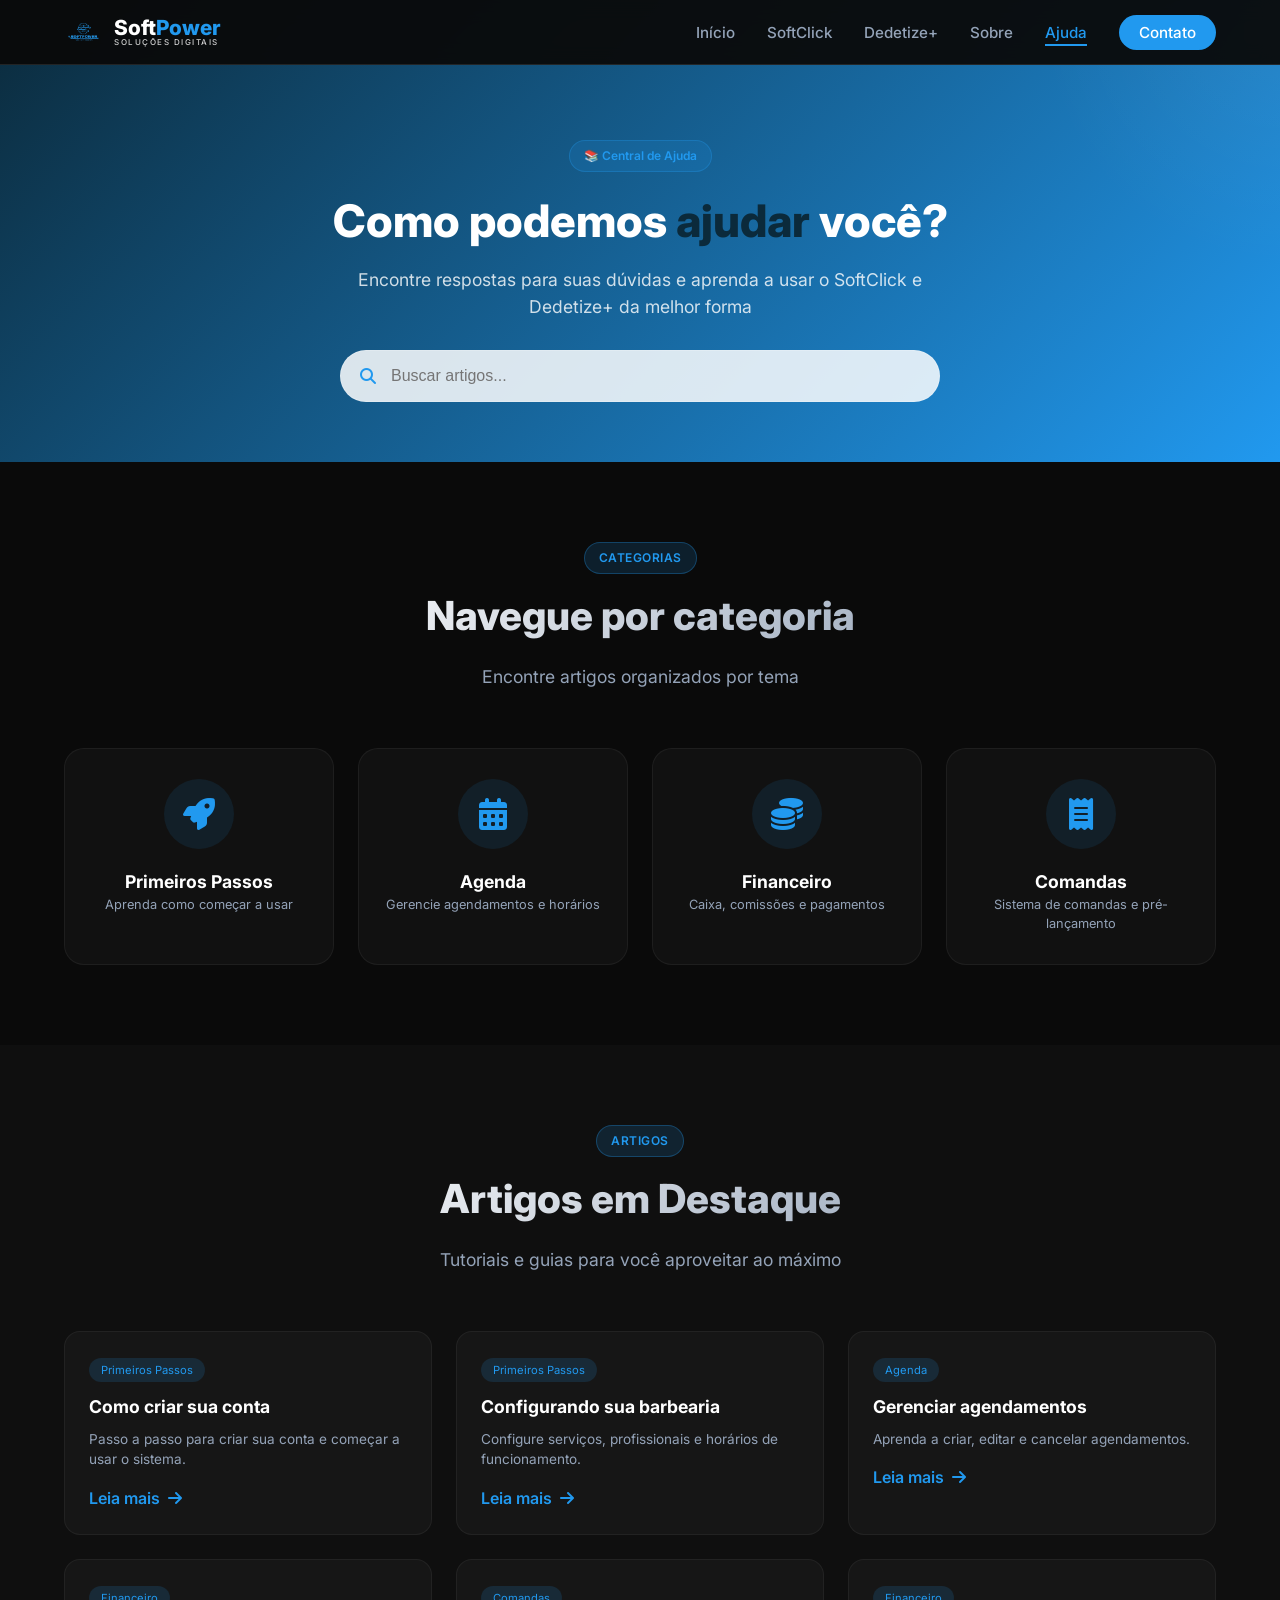
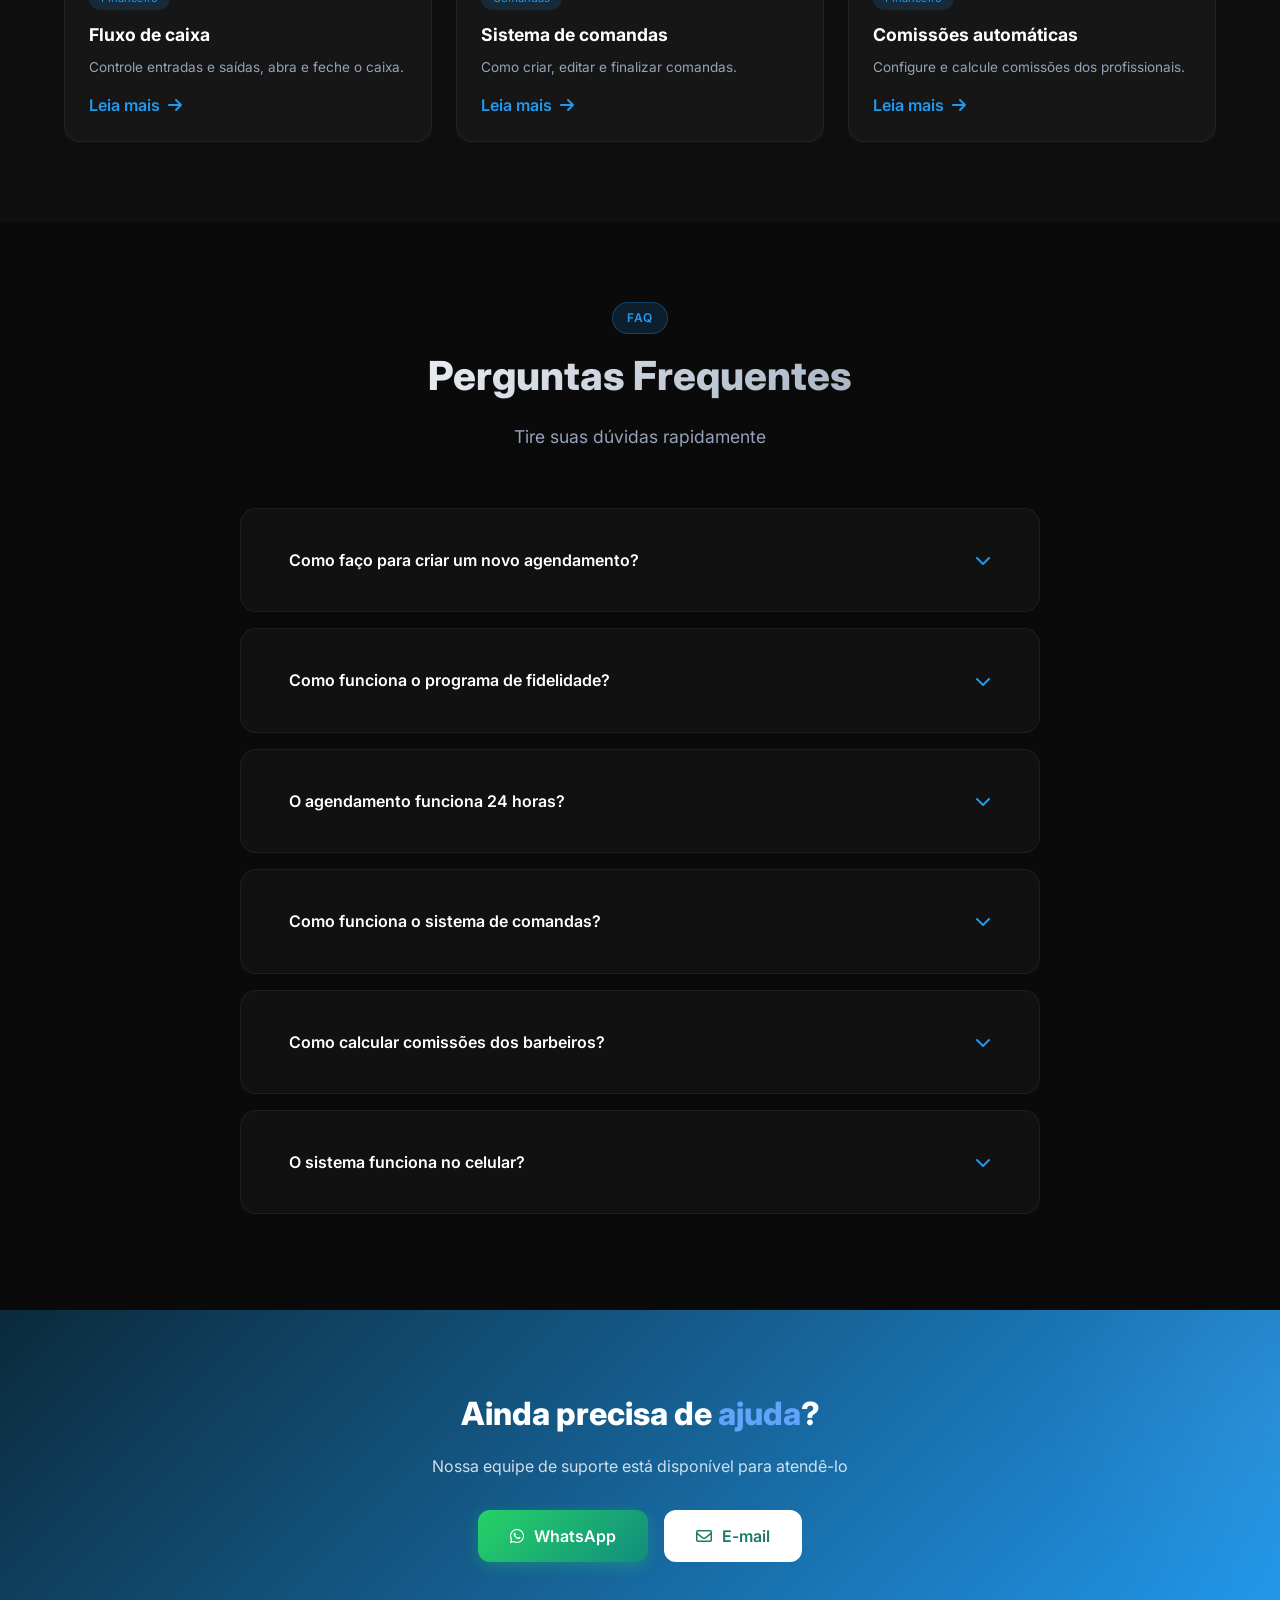
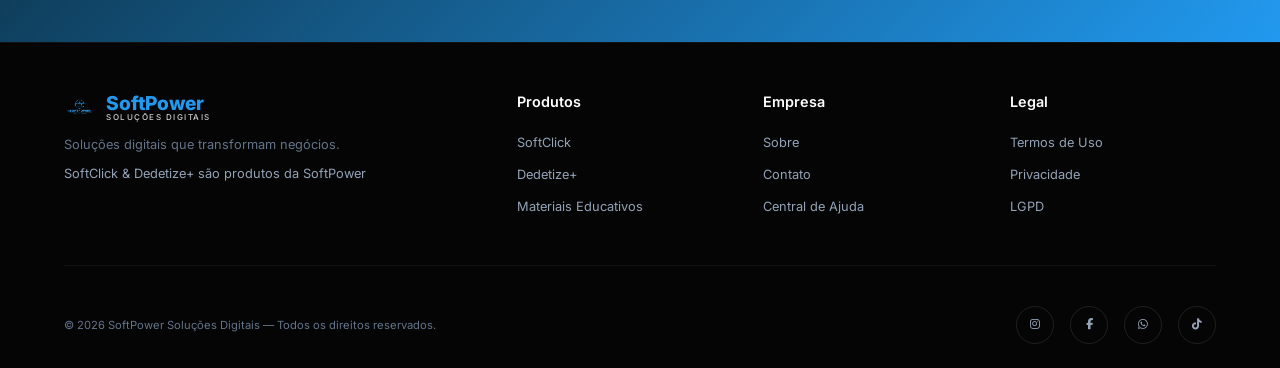
==== ajuda.html @ 93f348ee "Criação de repositório" ====
<!DOCTYPE html>
<html lang="pt-BR">

<head>
    <meta charset="UTF-8">
    <meta name="viewport" content="width=device-width, initial-scale=1.0, user-scalable=yes">
    <meta name="description"
        content="Central de Ajuda SoftPower - Tire suas dúvidas sobre o SoftClick e Dedetize+. Tutoriais, FAQs e suporte.">
    <meta name="keywords" content="ajuda, suporte, tutoriais, faq, softclick, dedetize, barbearia, sistema, pragas">
    <meta name="author" content="SoftPower Soluções Digitais">
    <title>Central de Ajuda | SoftPower</title>

    <link href="https://fonts.googleapis.com/css2?family=Inter:wght@300;400;500;600;700;800;900&display=swap"
        rel="stylesheet">
    <link rel="stylesheet" href="https://cdnjs.cloudflare.com/ajax/libs/font-awesome/6.5.0/css/all.min.css">
    <link rel="stylesheet" href="style.css">
    <link rel="icon" type="image/png" href="asstes/LOGO-SOFT.png">
</head>

<body>

  <!-- ===== HEADER ===== -->
<header class="header" id="header">
    <div class="container">
        <a href="index.html" class="logo">
            <span class="logo-icon">
                <img src="asstes/LOGO-SOFT.png" alt="SoftPower Logo" />
            </span>
            <div class="logo-text-group">
                <span class="logo-name">Soft<span>Power</span></span>
                <span class="logo-subtitle">Soluções Digitais</span>
            </div>
        </a>

        <ul class="nav-links" id="navLinks">
            <li><a href="index.html">Início</a></li>
            <li><a href="softclick.html">SoftClick</a></li>
            <li><a href="dedetize.html">Dedetize+</a></li>
            <li><a href="sobre.html">Sobre</a></li>
            <li><a href="ajuda.html" class="active">Ajuda</a></li>
            <li><a href="contato.html" class="nav-cta" style="background: #2199EF;">Contato</a></li>
        </ul>

        <button class="mobile-toggle" id="mobileToggle" aria-label="Menu">
            <span></span><span></span><span></span>
        </button>
    </div>
</header>

    <!-- ===== HEADER DA AJUDA ===== -->
    <section class="page-hero" style="padding-top: 140px; background: linear-gradient(135deg, #0b2a3b 0%, #2199EF 100%);">
        <div class="container">
            <span class="badge-produto-hero softclick" style="display:inline-block; margin-bottom:16px;">📚 Central de Ajuda</span>
            <h1>Como podemos <span style="color:#0b2a3b;">ajudar</span> você?</h1>
            <p>Encontre respostas para suas dúvidas e aprenda a usar o SoftClick e Dedetize+ da melhor forma</p>
            <div class="search-box" style="max-width:600px; margin:30px auto 0; position:relative;">
                <i class="fa-solid fa-search" style="position:absolute; left:20px; top:50%; transform:translateY(-50%); color: #2199EF;"></i>
                <input type="text" id="searchInput" placeholder="Buscar artigos..."
                    style="width:100%; padding:16px 20px 16px 50px; background:rgba(255, 255, 255, 0.842); border:1px solid rgba(255,255,255,0.2); border-radius:50px; font-size:1rem; color:#2199EF; outline:none; transition:all 0.3s ease;">
            </div>
        </div>
    </section>

    <!-- ===== CATEGORIAS ===== -->
    <section class="section">
        <div class="container">
            <div class="section-header fade-up">
                <span class="label index">Categorias</span>
                <h2>Navegue por <span>categoria</span></h2>
                <p>Encontre artigos organizados por tema</p>
            </div>

            <div class="categorias-grid" style="display:grid; grid-template-columns:repeat(4,1fr); gap:24px; margin-top:20px;">
                <div class="categoria-card" data-category="primeiros-passos"
                    style="background:rgba(255,255,255,0.03); border:1px solid rgba(255,255,255,0.05); border-radius:20px; padding:30px 20px; text-align:center; cursor:pointer; transition:all 0.3s ease;">
                    <div class="categoria-icon" style="width:70px; height:70px; background:rgba(33,153,239,0.1); border-radius:50%; display:flex; align-items:center; justify-content:center; margin:0 auto 20px; font-size:2rem; color:#2199EF;">
                        <i class="fa-solid fa-rocket"></i>
                    </div>
                    <h3 style="font-size:1.1rem; font-weight:700; color:var(--white);">Primeiros Passos</h3>
                    <p style="font-size:0.8rem; color:#94a3b8;">Aprenda como começar a usar</p>
                </div>

                <div class="categoria-card" data-category="agenda"
                    style="background:rgba(255,255,255,0.03); border:1px solid rgba(255,255,255,0.05); border-radius:20px; padding:30px 20px; text-align:center; cursor:pointer; transition:all 0.3s ease;">
                    <div class="categoria-icon" style="width:70px; height:70px; background:rgba(33,153,239,0.1); border-radius:50%; display:flex; align-items:center; justify-content:center; margin:0 auto 20px; font-size:2rem; color:#2199EF;">
                        <i class="fa-solid fa-calendar-days"></i>
                    </div>
                    <h3 style="font-size:1.1rem; font-weight:700; color:var(--white);">Agenda</h3>
                    <p style="font-size:0.8rem; color:#94a3b8;">Gerencie agendamentos e horários</p>
                </div>

                <div class="categoria-card" data-category="financeiro"
                    style="background:rgba(255,255,255,0.03); border:1px solid rgba(255,255,255,0.05); border-radius:20px; padding:30px 20px; text-align:center; cursor:pointer; transition:all 0.3s ease;">
                    <div class="categoria-icon" style="width:70px; height:70px; background:rgba(33,153,239,0.1); border-radius:50%; display:flex; align-items:center; justify-content:center; margin:0 auto 20px; font-size:2rem; color:#2199EF;">
                        <i class="fa-solid fa-coins"></i>
                    </div>
                    <h3 style="font-size:1.1rem; font-weight:700; color:var(--white);">Financeiro</h3>
                    <p style="font-size:0.8rem; color:#94a3b8;">Caixa, comissões e pagamentos</p>
                </div>

                <div class="categoria-card" data-category="comandas"
                    style="background:rgba(255,255,255,0.03); border:1px solid rgba(255,255,255,0.05); border-radius:20px; padding:30px 20px; text-align:center; cursor:pointer; transition:all 0.3s ease;">
                    <div class="categoria-icon" style="width:70px; height:70px; background:rgba(33,153,239,0.1); border-radius:50%; display:flex; align-items:center; justify-content:center; margin:0 auto 20px; font-size:2rem; color:#2199EF;">
                        <i class="fa-solid fa-receipt"></i>
                    </div>
                    <h3 style="font-size:1.1rem; font-weight:700; color:var(--white);">Comandas</h3>
                    <p style="font-size:0.8rem; color:#94a3b8;">Sistema de comandas e pré-lançamento</p>
                </div>
            </div>
        </div>
    </section>

    <!-- ===== ARTIGOS EM DESTAQUE ===== -->
    <section class="section section-alt">
        <div class="container">
            <div class="section-header fade-up">
                <span class="label index">Artigos</span>
                <h2>Artigos em <span>Destaque</span></h2>
                <p>Tutoriais e guias para você aproveitar ao máximo</p>
            </div>

            <div class="artigos-grid" id="artigosGrid" style="display:grid; grid-template-columns:repeat(3,1fr); gap:24px; margin-top:20px;">
                <div class="artigo-card" data-category="primeiros-passos"
                    style="background:rgba(255,255,255,0.03); border:1px solid rgba(255,255,255,0.05); border-radius:16px; padding:24px; transition:all 0.3s ease;">
                    <span class="artigo-categoria" style="display:inline-block; padding:4px 12px; background:rgba(33,153,239,0.15); border-radius:20px; font-size:0.7rem; color:#2199EF; margin-bottom:12px;">Primeiros Passos</span>
                    <h3 style="font-size:1.1rem; font-weight:700; color:var(--white); margin-bottom:8px;">Como criar sua conta</h3>
                    <p style="font-size:0.85rem; color:#94a3b8; margin-bottom:16px;">Passo a passo para criar sua conta e começar a usar o sistema.</p>
                    <a href="#" class="btn-leia" data-artigo="como-criar-conta" style="color:#2199EF; text-decoration:none; font-weight:600; display:inline-flex; align-items:center; gap:8px; transition:gap 0.3s ease;">Leia mais <i class="fa-solid fa-arrow-right"></i></a>
                </div>

                <div class="artigo-card" data-category="primeiros-passos"
                    style="background:rgba(255,255,255,0.03); border:1px solid rgba(255,255,255,0.05); border-radius:16px; padding:24px; transition:all 0.3s ease;">
                    <span class="artigo-categoria" style="display:inline-block; padding:4px 12px; background:rgba(33,153,239,0.15); border-radius:20px; font-size:0.7rem; color:#2199EF; margin-bottom:12px;">Primeiros Passos</span>
                    <h3 style="font-size:1.1rem; font-weight:700; color:var(--white); margin-bottom:8px;">Configurando sua barbearia</h3>
                    <p style="font-size:0.85rem; color:#94a3b8; margin-bottom:16px;">Configure serviços, profissionais e horários de funcionamento.</p>
                    <a href="#" class="btn-leia" data-artigo="configurar-barbearia" style="color:#2199EF; text-decoration:none; font-weight:600; display:inline-flex; align-items:center; gap:8px; transition:gap 0.3s ease;">Leia mais <i class="fa-solid fa-arrow-right"></i></a>
                </div>

                <div class="artigo-card" data-category="agenda"
                    style="background:rgba(255,255,255,0.03); border:1px solid rgba(255,255,255,0.05); border-radius:16px; padding:24px; transition:all 0.3s ease;">
                    <span class="artigo-categoria" style="display:inline-block; padding:4px 12px; background:rgba(33,153,239,0.15); border-radius:20px; font-size:0.7rem; color:#2199EF; margin-bottom:12px;">Agenda</span>
                    <h3 style="font-size:1.1rem; font-weight:700; color:var(--white); margin-bottom:8px;">Gerenciar agendamentos</h3>
                    <p style="font-size:0.85rem; color:#94a3b8; margin-bottom:16px;">Aprenda a criar, editar e cancelar agendamentos.</p>
                    <a href="#" class="btn-leia" data-artigo="gerenciar-agendamentos" style="color:#2199EF; text-decoration:none; font-weight:600; display:inline-flex; align-items:center; gap:8px; transition:gap 0.3s ease;">Leia mais <i class="fa-solid fa-arrow-right"></i></a>
                </div>

                <div class="artigo-card" data-category="financeiro"
                    style="background:rgba(255,255,255,0.03); border:1px solid rgba(255,255,255,0.05); border-radius:16px; padding:24px; transition:all 0.3s ease;">
                    <span class="artigo-categoria" style="display:inline-block; padding:4px 12px; background:rgba(33,153,239,0.15); border-radius:20px; font-size:0.7rem; color:#2199EF; margin-bottom:12px;">Financeiro</span>
                    <h3 style="font-size:1.1rem; font-weight:700; color:var(--white); margin-bottom:8px;">Fluxo de caixa</h3>
                    <p style="font-size:0.85rem; color:#94a3b8; margin-bottom:16px;">Controle entradas e saídas, abra e feche o caixa.</p>
                    <a href="#" class="btn-leia" data-artigo="fluxo-caixa" style="color:#2199EF; text-decoration:none; font-weight:600; display:inline-flex; align-items:center; gap:8px; transition:gap 0.3s ease;">Leia mais <i class="fa-solid fa-arrow-right"></i></a>
                </div>

                <div class="artigo-card" data-category="comandas"
                    style="background:rgba(255,255,255,0.03); border:1px solid rgba(255,255,255,0.05); border-radius:16px; padding:24px; transition:all 0.3s ease;">
                    <span class="artigo-categoria" style="display:inline-block; padding:4px 12px; background:rgba(33,153,239,0.15); border-radius:20px; font-size:0.7rem; color:#2199EF; margin-bottom:12px;">Comandas</span>
                    <h3 style="font-size:1.1rem; font-weight:700; color:var(--white); margin-bottom:8px;">Sistema de comandas</h3>
                    <p style="font-size:0.85rem; color:#94a3b8; margin-bottom:16px;">Como criar, editar e finalizar comandas.</p>
                    <a href="#" class="btn-leia" data-artigo="sistema-comandas" style="color:#2199EF; text-decoration:none; font-weight:600; display:inline-flex; align-items:center; gap:8px; transition:gap 0.3s ease;">Leia mais <i class="fa-solid fa-arrow-right"></i></a>
                </div>

                <div class="artigo-card" data-category="financeiro"
                    style="background:rgba(255,255,255,0.03); border:1px solid rgba(255,255,255,0.05); border-radius:16px; padding:24px; transition:all 0.3s ease;">
                    <span class="artigo-categoria" style="display:inline-block; padding:4px 12px; background:rgba(33,153,239,0.15); border-radius:20px; font-size:0.7rem; color:#2199EF; margin-bottom:12px;">Financeiro</span>
                    <h3 style="font-size:1.1rem; font-weight:700; color:var(--white); margin-bottom:8px;">Comissões automáticas</h3>
                    <p style="font-size:0.85rem; color:#94a3b8; margin-bottom:16px;">Configure e calcule comissões dos profissionais.</p>
                    <a href="#" class="btn-leia" data-artigo="comissoes" style="color:#2199EF; text-decoration:none; font-weight:600; display:inline-flex; align-items:center; gap:8px; transition:gap 0.3s ease;">Leia mais <i class="fa-solid fa-arrow-right"></i></a>
                </div>
            </div>
        </div>
    </section>

    <!-- ===== FAQ ===== -->
    <section class="section">
        <div class="container">
            <div class="section-header fade-up">
                <span class="label index">FAQ</span>
                <h2>Perguntas <span>Frequentes</span></h2>
                <p>Tire suas dúvidas rapidamente</p>
            </div>

            <div class="faq-container" style="max-width:800px; margin:0 auto;">
                <div class="faq-item" style="background:rgba(255,255,255,0.03); border:1px solid rgba(255,255,255,0.05); border-radius:16px; margin-bottom:16px; overflow:hidden;">
                    <div class="faq-question" style="padding:20px 24px; display:flex; justify-content:space-between; align-items:center; cursor:pointer; font-weight:600; color:var(--white); transition:background 0.3s ease;">
                        <span>Como faço para criar um novo agendamento?</span>
                        <i class="fa-solid fa-chevron-down" style="color:#2199EF; transition:transform 0.3s ease;"></i>
                    </div>
                    <div class="faq-answer" style="max-height:0; overflow:hidden; transition:max-height 0.3s ease; padding:0 24px; color:#94a3b8; font-size:0.9rem; line-height:1.6;">
                        Para criar um novo agendamento, acesse o módulo Agenda, clique em "Novo Agendamento", preencha os dados do cliente, serviço, profissional e horário, e clique em "Salvar".
                    </div>
                </div>

                <div class="faq-item" style="background:rgba(255,255,255,0.03); border:1px solid rgba(255,255,255,0.05); border-radius:16px; margin-bottom:16px; overflow:hidden;">
                    <div class="faq-question" style="padding:20px 24px; display:flex; justify-content:space-between; align-items:center; cursor:pointer; font-weight:600; color:var(--white); transition:background 0.3s ease;">
                        <span>Como funciona o programa de fidelidade?</span>
                        <i class="fa-solid fa-chevron-down" style="color:#2199EF; transition:transform 0.3s ease;"></i>
                    </div>
                    <div class="faq-answer" style="max-height:0; overflow:hidden; transition:max-height 0.3s ease; padding:0 24px; color:#94a3b8; font-size:0.9rem; line-height:1.6;">
                        Os clientes acumulam pontos a cada compra. Os pontos podem ser trocados por brindes, descontos ou serviços gratuitos. Você pode configurar as regras no módulo Fidelidade.
                    </div>
                </div>

                <div class="faq-item" style="background:rgba(255,255,255,0.03); border:1px solid rgba(255,255,255,0.05); border-radius:16px; margin-bottom:16px; overflow:hidden;">
                    <div class="faq-question" style="padding:20px 24px; display:flex; justify-content:space-between; align-items:center; cursor:pointer; font-weight:600; color:var(--white); transition:background 0.3s ease;">
                        <span>O agendamento funciona 24 horas?</span>
                        <i class="fa-solid fa-chevron-down" style="color:#2199EF; transition:transform 0.3s ease;"></i>
                    </div>
                    <div class="faq-answer" style="max-height:0; overflow:hidden; transition:max-height 0.3s ease; padding:0 24px; color:#94a3b8; font-size:0.9rem; line-height:1.6;">
                        Sim! Seus clientes podem agendar a qualquer momento, mesmo fora do seu horário de atendimento.
                    </div>
                </div>

                <div class="faq-item" style="background:rgba(255,255,255,0.03); border:1px solid rgba(255,255,255,0.05); border-radius:16px; margin-bottom:16px; overflow:hidden;">
                    <div class="faq-question" style="padding:20px 24px; display:flex; justify-content:space-between; align-items:center; cursor:pointer; font-weight:600; color:var(--white); transition:background 0.3s ease;">
                        <span>Como funciona o sistema de comandas?</span>
                        <i class="fa-solid fa-chevron-down" style="color:#2199EF; transition:transform 0.3s ease;"></i>
                    </div>
                    <div class="faq-answer" style="max-height:0; overflow:hidden; transition:max-height 0.3s ease; padding:0 24px; color:#94a3b8; font-size:0.9rem; line-height:1.6;">
                        As comandas permitem registrar atendimentos em andamento, adicionar serviços, produtos e pacotes, e finalizar com pagamento integrado ao caixa.
                    </div>
                </div>

                <div class="faq-item" style="background:rgba(255,255,255,0.03); border:1px solid rgba(255,255,255,0.05); border-radius:16px; margin-bottom:16px; overflow:hidden;">
                    <div class="faq-question" style="padding:20px 24px; display:flex; justify-content:space-between; align-items:center; cursor:pointer; font-weight:600; color:var(--white); transition:background 0.3s ease;">
                        <span>Como calcular comissões dos barbeiros?</span>
                        <i class="fa-solid fa-chevron-down" style="color:#2199EF; transition:transform 0.3s ease;"></i>
                    </div>
                    <div class="faq-answer" style="max-height:0; overflow:hidden; transition:max-height 0.3s ease; padding:0 24px; color:#94a3b8; font-size:0.9rem; line-height:1.6;">
                        Acesse o módulo Comissões, configure a porcentagem por serviço ou profissional, e o sistema calcula automaticamente com base nos atendimentos finalizados.
                    </div>
                </div>

                <div class="faq-item" style="background:rgba(255,255,255,0.03); border:1px solid rgba(255,255,255,0.05); border-radius:16px; margin-bottom:16px; overflow:hidden;">
                    <div class="faq-question" style="padding:20px 24px; display:flex; justify-content:space-between; align-items:center; cursor:pointer; font-weight:600; color:var(--white); transition:background 0.3s ease;">
                        <span>O sistema funciona no celular?</span>
                        <i class="fa-solid fa-chevron-down" style="color:#2199EF; transition:transform 0.3s ease;"></i>
                    </div>
                    <div class="faq-answer" style="max-height:0; overflow:hidden; transition:max-height 0.3s ease; padding:0 24px; color:#94a3b8; font-size:0.9rem; line-height:1.6;">
                        Sim! O sistema é 100% responsivo e funciona perfeitamente em smartphones e tablets, tanto Android quanto iOS.
                    </div>
                </div>
            </div>
        </div>
    </section>

    <!-- ===== CONTATO SUPORTE ===== -->
    <section class="cta-section" style="background: linear-gradient(135deg, #0b2a3b, #2199EF);">
        <div class="container">
            <h2 class="fade-up">Ainda precisa de <span style="color:#60a5fa;">ajuda</span>?</h2>
            <p class="fade-up delay-1">Nossa equipe de suporte está disponível para atendê-lo</p>
            <div class="btn-group fade-up delay-2">
                <a href="https://wa.me/5583981011900?text=Olá!%20gostaria%20de%20tirar%20algumas%20dúvidas%20sobre%20o%20sistema." target="_blank" class="btn" style="background: linear-gradient(135deg, #25D366, #128C7E); color:white; box-shadow: 0 4px 15px rgba(37,211,102,0.3);">
                    <i class="fab fa-whatsapp"></i> WhatsApp
                </a>
                <a href="mailto:softpowersolucoesdigitais@gmail.com" class="btn btn-white">
                    <i class="fa-regular fa-envelope"></i> E-mail
                </a>
            </div>
        </div>
    </section>

    <!-- ===== FOOTER ===== -->
<footer class="footer">
    <div class="container">
        <div class="footer-grid">
            <div class="footer-brand">
                <a href="index.html" class="logo">
                    <span class="logo-icon" style="width:32px;height:32px;">
                        <!-- ===== LOGO BRANCA ===== -->
                        <img src="asstes/LOGO-SOFT.png" alt="SoftPower Logo" />
                    </span>
                    <div class="logo-text-group">
                        <span class="logo-name" style="font-size:1.2rem;">Soft<span>Power</span></span>
                        <span class="logo-subtitle" style="font-size:0.5rem;">Soluções Digitais</span>
                    </div>
                </a>
                <p>Soluções digitais que transformam negócios.</p>
                <p style="margin-top: 8px; font-size: 0.8rem; color: var(--gray-400);">
                    SoftClick &amp; Dedetize+ são produtos da SoftPower
                </p>
            </div>
            <div>
                <h4>Produtos</h4>
                <ul>
                    <li><a href="softclick.html">SoftClick</a></li>
                    <li><a href="dedetize.html">Dedetize+</a></li>
                    <li><a href="educacao.html">Materiais Educativos</a></li>
                </ul>
            </div>
            <div>
                <h4>Empresa</h4>
                <ul>
                    <li><a href="sobre.html">Sobre</a></li>
                    <li><a href="contato.html">Contato</a></li>
                    <li><a href="ajuda.html">Central de Ajuda</a></li>
                </ul>
            </div>
            <div>
                <h4>Legal</h4>
                <ul>
                    <li><a href="termos.html">Termos de Uso</a></li>
                    <li><a href="privacidade.htm">Privacidade</a></li>
                    <li><a href="lgpd.html">LGPD</a></li>
                </ul>
            </div>
        </div>
         <div class="footer-bottom">
            <span>&copy; 2026 SoftPower Soluções Digitais — Todos os direitos reservados.</span>
            <div class="footer-socials">
                <a href="https://www.instagram.com/softpower.solucoes" aria-label="Instagram"><i class="fab fa-instagram"></i></a>
                <a href="https://www.facebook.com/profile.php?id=61593099233240&sk=directory_links" aria-label="Facebook"><i class="fab fa-facebook-f"></i></a>
                <a href="https://wa.me/5583981011900?text=Olá%20SoftPower!%20Gostaria%20de%20mais%20informações%20sobre%20os%20produtos." aria-label="WhatsApp"><i class="fab fa-whatsapp"></i></a>
                <a href="https://www.tiktok.com/@softpower.digitais" aria-label="TikTok"><i class="fab fa-tiktok"></i></a>
            </div>
        </div>
    </div>
</footer>

    <script src="script.js"></script>
    
</body>

</html>
---- style.css ----
/* ===== RESET & BASE ===== */
*,
*::before,
*::after {
    margin: 0;
    padding: 0;
    box-sizing: border-box;
}

:root {
    /* Cores SoftPower / SoftClick - AZUL */
    --secondary: #2199EF;
    --secondary-light: #60a5fa;

    /* Cores Dedetize+ - VERDE (cor original) */
    --accent: #1d7a6b;
    --accent-light: #2a9d8f;

    /* Cores neutras - FUNDO ESCURO */
    --white: #ffffff;
    --gray-50: #f8fafc;
    --gray-100: #f1f5f9;
    --gray-200: #e2e8f0;
    --gray-300: #cbd5e1;
    --gray-400: #94a3b8;
    --gray-500: #64748b;
    --gray-600: #475569;
    --gray-700: #334155;
    --gray-800: #1e293b;
    --gray-900: #0f172a;
    --shadow-sm: 0 1px 2px rgba(0, 0, 0, 0.05);
    --shadow-md: 0 4px 6px -1px rgba(0, 0, 0, 0.1), 0 2px 4px -1px rgba(0, 0, 0, 0.06);
    --shadow-lg: 0 10px 15px -3px rgba(0, 0, 0, 0.1), 0 4px 6px -2px rgba(0, 0, 0, 0.05);
    --shadow-xl: 0 20px 25px -5px rgba(0, 0, 0, 0.1), 0 10px 10px -5px rgba(0, 0, 0, 0.04);
    --radius: 16px;
    --radius-lg: 24px;
    --transition: all 0.3s cubic-bezier(0.4, 0, 0.2, 1);
}

html {
    scroll-behavior: smooth;
}

body {
    font-family: 'Inter', -apple-system, BlinkMacSystemFont, sans-serif;
    background: #0a0a0a;
    color: #ffffff;
    line-height: 1.5;
    overflow-x: hidden;
}

a {
    text-decoration: none;
    color: inherit;
}

img {
    max-width: 100%;
    display: block;
}

.container {
    max-width: 1200px;
    margin: 0 auto;
    padding: 0 24px;
}

/* ===== SCROLLBAR ===== */
::-webkit-scrollbar {
    width: 8px;
}
::-webkit-scrollbar-track {
    background: var(--gray-100);
}
::-webkit-scrollbar-thumb {
    background: var(--secondary);
    border-radius: 4px;
}
::-webkit-scrollbar-thumb:hover {
    background: var(--secondary-light);
}

/* ===== BUTTONS ===== */
.btn {
    display: inline-flex;
    align-items: center;
    justify-content: center;
    gap: 10px;
    padding: 14px 32px;
    border-radius: 12px;
    font-weight: 600;
    font-size: 1rem;
    cursor: pointer;
    transition: all 0.3s ease;
    border: none;
    text-decoration: none;
}

/* SoftPower / SoftClick - AZUL */
.btn-primary {
    background: linear-gradient(135deg, #2199EF, #1a7fcc);
    color: white;
    box-shadow: 0 4px 15px rgba(33, 153, 239, 0.3);
}
.btn-primary:hover {
    transform: translateY(-2px);
    box-shadow: 0 8px 25px rgba(33, 153, 239, 0.4);
}

.btn-secondary {
    background: rgba(255, 255, 255, 0.1);
    color: white;
    border: 1px solid rgba(255, 255, 255, 0.2);
}
.btn-secondary:hover {
    background: rgba(255, 255, 255, 0.2);
    transform: translateY(-2px);
}

/* Dedetize+ - VERDE */
.btn-accent {
    background: linear-gradient(135deg, #1d7a6b, #2a9d8f);
    color: white;
    box-shadow: 0 4px 15px rgba(29, 122, 107, 0.3);
}
.btn-accent:hover {
    transform: translateY(-2px);
    box-shadow: 0 8px 25px rgba(29, 122, 107, 0.4);
}

.btn-dedetize {
    background: linear-gradient(135deg, #1d7a6b, #2a9d8f);
    color: white;
    box-shadow: 0 4px 15px rgba(29, 122, 107, 0.3);
}
.btn-dedetize:hover {
    transform: translateY(-2px);
    box-shadow: 0 8px 25px rgba(29, 122, 107, 0.4);
}

.btn-outline {
    background: transparent;
    color: var(--white);
    border: 2px solid rgba(255, 255, 255, 0.3);
}
.btn-outline:hover {
    background: rgba(255, 255, 255, 0.1);
    border-color: var(--white);
    transform: translateY(-2px);
}

.btn-white {
    background: var(--white);
    color: #2199EF;
}
.btn-white:hover {
    background: var(--gray-100);
    transform: translateY(-2px);
}

.btn-lg {
    padding: 16px 40px;
    font-size: 1.1rem;
}

/* ===== HEADER ===== */
.header {
    position: fixed;
    top: 0;
    left: 0;
    right: 0;
    z-index: 1000;
    background: rgba(10, 10, 10, 0.95);
    backdrop-filter: blur(10px);
    border-bottom: 1px solid rgba(255, 255, 255, 0.1);
    transition: var(--transition);
}

.header.scrolled {
    background: rgba(10, 10, 10, 0.98);
    box-shadow: 0 4px 30px rgba(0, 0, 0, 0.2);
}

.header .container {
    display: flex;
    align-items: center;
    justify-content: space-between;
    padding: 12px 24px;
}

.logo {
    display: flex;
    align-items: center;
    gap: 10px;
    font-size: 1.3rem;
    font-weight: 700;
    color: var(--white);
    flex-wrap: wrap;
    text-decoration: none;
}

.logo-icon {
    width: 40px;
    height: 40px;
    background: transparent;
    border-radius: 12px;
    display: flex;
    align-items: center;
    justify-content: center;
    font-size: 1.2rem;
    color: white;
    flex-shrink: 0;
    overflow: hidden;
}

.logo-icon svg {
    width: 100%;
    height: 100%;
    display: block;
}

.logo-icon img {
    width: 100%;
    height: 100%;
    object-fit: contain;
    display: block;
    border-radius: 8px;
}

/* ===== LOGO COM SUBTÍTULO ===== */
.logo-text-group {
    display: flex;
    flex-direction: column;
    line-height: 1.1;
    gap: 0px;
}

.logo-name {
    font-size: 1.3rem;
    font-weight: 800;
    color: var(--white);
}

.logo-name span {
    color: #2199EF;
}

.logo-subtitle {
    font-size: 0.5rem;
    font-weight: 500;
    color: #ffffff !important;
    letter-spacing: 1.5px;
    text-transform: uppercase;
    margin-top: -2px;
    opacity: 0.8;
}

.logo-subtitle span {
    color: #ffffff !important;
}

.logo-badge {
    background: rgba(33, 153, 239, 0.15);
    border: 1px solid rgba(33, 153, 239, 0.3);
    border-radius: 20px;
    padding: 4px 10px;
    font-size: 0.65rem;
    font-weight: 500;
    color: #2199EF;
    letter-spacing: 0.5px;
}

.logo-badge::before {
    content: '';
    display: inline-block;
    width: 6px;
    height: 6px;
    background: #2199EF;
    border-radius: 50%;
    margin-right: 6px;
    animation: pulse 1.5s infinite;
}

.nav-links {
    display: flex;
    align-items: center;
    gap: 32px;
    list-style: none;
}

.nav-links a {
    color: #94a3b8;
    font-weight: 500;
    font-size: 0.95rem;
    transition: var(--transition);
    position: relative;
}

.nav-links a::after {
    content: '';
    position: absolute;
    bottom: -4px;
    left: 0;
    width: 0;
    height: 2px;
    background: #2199EF;
    transition: var(--transition);
}

.nav-links a:hover {
    color: #2199EF;
}

.nav-links a:hover::after {
    width: 100%;
}

.nav-links a.active {
    color: #2199EF;
}

.nav-links a.active::after {
    width: 100%;
}

.nav-cta {
    padding: 8px 20px;
    border-radius: 50px;
    color: var(--white) !important;
    font-weight: 600;
}

.nav-cta::after {
    display: none !important;
}

/* SoftPower / SoftClick - AZUL */
.nav-cta.softclick {
    background: #2199EF;
}
.nav-cta.softclick:hover {
    background: #60a5fa;
    transform: translateY(-2px);
}

/* Dedetize+ - VERDE */
.nav-cta.dedetize {
    background: #1d7a6b;
}
.nav-cta.dedetize:hover {
    background: #2a9d8f;
    transform: translateY(-2px);
}

.mobile-toggle {
    display: none;
    flex-direction: column;
    gap: 5px;
    cursor: pointer;
    padding: 4px;
    background: none;
    border: none;
}

.mobile-toggle span {
    width: 28px;
    height: 3px;
    background: var(--white);
    border-radius: 3px;
    transition: var(--transition);
}

.mobile-toggle.active span:nth-child(1) {
    transform: rotate(45deg) translate(5px, 5px);
}
.mobile-toggle.active span:nth-child(2) {
    opacity: 0;
}
.mobile-toggle.active span:nth-child(3) {
    transform: rotate(-45deg) translate(5px, -5px);
}

/* ===== ANIMAÇÕES ===== */
@keyframes pulse {
    0% { transform: scale(1); }
    50% { transform: scale(1.05); }
    100% { transform: scale(1); }
}

/* ===== HERO ===== */
.hero {
    padding: 140px 0 80px;
    background: linear-gradient(135deg, #0a0a0a 0%, #0f0f1a 100%);
    position: relative;
    overflow: hidden;
    min-height: 100vh;
    display: flex;
    align-items: center;
}

.hero::before {
    content: '';
    position: absolute;
    top: 0;
    left: 0;
    right: 0;
    bottom: 0;
    background: radial-gradient(circle at 30% 50%, rgba(33, 153, 239, 0.1), transparent);
    pointer-events: none;
}

.hero .container {
    display: grid;
    grid-template-columns: 1fr 1fr;
    gap: 60px;
    align-items: center;
    position: relative;
    z-index: 2;
}

/* Hero SoftClick - AZUL */
.hero-softclick {
    background: linear-gradient(135deg, #0a0a0a 0%, #0f0f1a 100%);
}

.hero-softclick::before {
    content: '';
    position: absolute;
    top: -50%;
    right: -20%;
    width: 600px;
    height: 600px;
    background: radial-gradient(circle, rgba(33, 153, 239, 0.1) 0%, transparent 70%);
    border-radius: 50%;
    pointer-events: none;
}

/* Hero Dedetize+ - VERDE */
.hero-dedetize {
    background: linear-gradient(135deg, #0a0a0a 0%, #0f0f1a 100%);
}

.hero-dedetize::before {
    content: '';
    position: absolute;
    top: -50%;
    right: -20%;
    width: 600px;
    height: 600px;
    background: radial-gradient(circle, rgba(29, 122, 107, 0.1) 0%, transparent 70%);
    border-radius: 50%;
    pointer-events: none;
}

/* Hero Index - AZUL */
.hero {
    background: linear-gradient(135deg, #0a0a0a 0%, #0f0f1a 100%);
}

.hero::before {
    content: '';
    position: absolute;
    top: -50%;
    right: -20%;
    width: 600px;
    height: 600px;
    background: radial-gradient(circle, rgba(33, 153, 239, 0.1) 0%, transparent 70%);
    border-radius: 50%;
    pointer-events: none;
}

.hero-content h1 {
    font-size: 3.5rem;
    font-weight: 800;
    color: var(--white);
    line-height: 1.2;
    margin-bottom: 24px;
}

.hero-content h1 .highlight {
    color: #2199EF;
    background: linear-gradient(135deg, #2199EF, #60a5fa);
    -webkit-background-clip: text;
    -webkit-text-fill-color: transparent;
    background-clip: text;
}

.hero-content p {
    font-size: 1.1rem;
    color: #94a3b8;
    max-width: 540px;
    margin-bottom: 32px;
    line-height: 1.8;
}

.hero-buttons {
    display: flex;
    gap: 16px;
    flex-wrap: wrap;
}

.hero-stats {
    display: flex;
    gap: 32px;
    margin-top: 40px;
}

.hero-stats .stat-item {
    text-align: left;
}

.hero-stats .stat-number {
    font-size: 1.8rem;
    font-weight: 800;
    color: #2199EF;
    display: block;
}

.hero-stats .stat-label {
    font-size: 0.8rem;
    color: #64748b;
}

/* ===== BADGE PRODUTO NO HERO ===== */
.badge-produto-hero {
    display: inline-block;
    padding: 6px 14px;
    border-radius: 50px;
    font-size: 0.75rem;
    font-weight: 600;
    margin-bottom: 16px;
}

.badge-produto-hero.softclick {
    background: rgba(33, 153, 239, 0.15);
    color: #2199EF;
    border: 1px solid rgba(33, 153, 239, 0.3);
}

.badge-produto-hero.dedetize {
    background: rgba(29, 122, 107, 0.15);
    color: #1d7a6b;
    border: 1px solid rgba(29, 122, 107, 0.3);
}

/* ===== HERO IMAGE ===== */
.hero-image {
    display: flex;
    justify-content: center;
    align-items: center;
}

.hero-image img {
    width: 100%;
    height: auto;
    border-radius: 24px;
    box-shadow: 0 25px 50px -12px rgba(0, 0, 0, 0.5);
    border: 1px solid rgba(33, 153, 239, 0.2);
    transition: transform 0.3s ease, box-shadow 0.3s ease;
}

.hero-image img:hover {
    transform: scale(1.02);
    box-shadow: 0 30px 60px -12px rgba(33, 153, 239, 0.3);
    border-color: rgba(33, 153, 239, 0.4);
}

.image-stack {
    position: relative;
    width: 100%;
    max-width: 500px;
}

.image-stack .main-image {
    width: 100%;
    border-radius: var(--radius-lg);
    box-shadow: 0 25px 50px -12px rgba(0, 0, 0, 0.5);
    border: 1px solid rgba(255, 255, 255, 0.1);
}

.image-stack .badge-top {
    position: absolute;
    top: -15px;
    right: -15px;
    padding: 12px 20px;
    border-radius: 50px;
    font-weight: 700;
    font-size: 0.85rem;
    color: var(--white);
    box-shadow: 0 10px 25px rgba(0, 0, 0, 0.4);
}

.image-stack .badge-top.softclick {
    background: linear-gradient(135deg, #60a5fa, #2199EF);
}

.image-stack .badge-top.dedetize {
    background: linear-gradient(135deg, #2a9d8f, #1d7a6b);
}

.image-stack .badge-top.index {
    background: linear-gradient(135deg, #60a5fa, #1d7a6b);
}

.image-stack .badge-bottom {
    position: absolute;
    bottom: -15px;
    left: -15px;
    background: var(--white);
    padding: 10px 18px;
    border-radius: 50px;
    font-weight: 600;
    font-size: 0.8rem;
    color: #0b2a3b;
    box-shadow: 0 10px 25px rgba(0, 0, 0, 0.2);
    display: flex;
    align-items: center;
    gap: 8px;
}

.image-stack .badge-bottom i {
    color: #1d7a6b;
}

/* ===== SECTION TITLES ===== */
.section {
    padding: 80px 0;
}

.section-alt {
    background: rgba(255, 255, 255, 0.02);
}

.section-header {
    text-align: center;
    max-width: 720px;
    margin: 0 auto 56px;
}

.section-header .label {
    display: inline-block;
    padding: 6px 14px;
    border-radius: 50px;
    font-size: 0.75rem;
    font-weight: 600;
    text-transform: uppercase;
    letter-spacing: 0.5px;
    margin-bottom: 12px;
}

.section-header .label.softclick {
    background: rgba(33, 153, 239, 0.15);
    color: #2199EF;
    border: 1px solid rgba(33, 153, 239, 0.3);
}

.section-header .label.dedetize {
    background: rgba(29, 122, 107, 0.15);
    color: #1d7a6b;
    border: 1px solid rgba(29, 122, 107, 0.3);
}

.section-header .label.index {
    background: rgba(33, 153, 239, 0.15);
    color: #2199EF;
    border: 1px solid rgba(33, 153, 239, 0.3);
}

.section-header h2 {
    font-size: 2.5rem;
    font-weight: 800;
    color: var(--white);
    margin-bottom: 16px;
    background: linear-gradient(135deg, #fff, #94a3b8);
    -webkit-background-clip: text;
    -webkit-text-fill-color: transparent;
    background-clip: text;
}

.section-header h2 span {
    color: #2199EF;
}

.section-header h2 .dedetize-span {
    color: #1d7a6b;
}

.section-header p {
    font-size: 1.1rem;
    color: #94a3b8;
    line-height: 1.7;
}

/* ===== PRODUTOS GRID (INDEX) ===== */
.produtos-grid {
    display: grid;
    grid-template-columns: 1fr 1fr;
    gap: 40px;
    margin-top: 20px;
}

.produto-card {
    background: rgba(255, 255, 255, 0.03);
    border-radius: var(--radius-lg);
    border: 1px solid rgba(255, 255, 255, 0.05);
    overflow: hidden;
    transition: var(--transition);
}

.produto-card:hover {
    transform: translateY(-8px);
    box-shadow: var(--shadow-xl);
}

.softclick-card:hover {
    border-color: rgba(33, 153, 239, 0.3);
}

.dedetize-card:hover {
    border-color: rgba(29, 122, 107, 0.3);
}

.produto-card .card-header {
    padding: 32px 32px 0;
    display: flex;
    align-items: center;
    gap: 16px;
}

.produto-card .card-header .icon-wrapper {
    width: 60px;
    height: 60px;
    border-radius: 16px;
    display: flex;
    align-items: center;
    justify-content: center;
    font-size: 2rem;
    flex-shrink: 0;
}

.produto-card .card-header .icon-wrapper.softclick {
    background: rgba(33, 153, 239, 0.1);
    color: #2199EF;
}

.produto-card .card-header .icon-wrapper.dedetize {
    background: rgba(29, 122, 107, 0.1);
    color: #1d7a6b;
}

.produto-card .card-header .badge-produto {
    padding: 4px 14px;
    border-radius: 50px;
    font-size: 0.7rem;
    font-weight: 600;
    text-transform: uppercase;
    letter-spacing: 0.5px;
}

.produto-card .card-header .badge-produto.softclick {
    background: rgba(33, 153, 239, 0.15);
    color: #2199EF;
}

.produto-card .card-header .badge-produto.dedetize {
    background: rgba(29, 122, 107, 0.15);
    color: #1d7a6b;
}

.produto-card .card-body {
    padding: 24px 32px 32px;
}

.produto-card .card-body h3 {
    font-size: 1.5rem;
    font-weight: 700;
    color: var(--white);
    margin-bottom: 8px;
}

.produto-card .card-body p {
    color: #94a3b8;
    font-size: 0.95rem;
    line-height: 1.7;
    margin-bottom: 16px;
}

.produto-card .card-body .features-list {
    list-style: none;
    display: grid;
    grid-template-columns: 1fr 1fr;
    gap: 6px 16px;
    margin-bottom: 20px;
}

.produto-card .card-body .features-list li {
    display: flex;
    align-items: center;
    gap: 8px;
    font-size: 0.85rem;
    color: #cbd5e1;
}

.produto-card .card-body .features-list li i {
    font-size: 0.75rem;
    color: #10b981;
}

.produto-card .card-body .btn {
    width: 100%;
    justify-content: center;
}

/* ===== FEATURES GRID ===== */
.features-grid {
    display: grid;
    grid-template-columns: repeat(3, 1fr);
    gap: 30px;
}

.softclick-features .feature-card .icon {
    background: rgba(33, 153, 239, 0.1);
    color: #2199EF;
}

.dedetize-features .feature-card .icon {
    background: rgba(29, 122, 107, 0.1);
    color: #1d7a6b;
}

.feature-card {
    background: rgba(255, 255, 255, 0.03);
    border-radius: var(--radius);
    padding: 28px;
    border: 1px solid rgba(255, 255, 255, 0.05);
    transition: var(--transition);
    position: relative;
    overflow: hidden;
}

.feature-card::before {
    content: '';
    position: absolute;
    top: 0;
    left: 0;
    right: 0;
    height: 4px;
    opacity: 0;
    transition: var(--transition);
}

.softclick-features .feature-card::before {
    background: linear-gradient(90deg, #2199EF, #60a5fa);
}

.dedetize-features .feature-card::before {
    background: linear-gradient(90deg, #1d7a6b, #2a9d8f);
}

.feature-card:hover {
    transform: translateY(-8px);
    box-shadow: var(--shadow-xl);
    border-color: transparent;
}

.feature-card:hover::before {
    opacity: 1;
}

.feature-card .icon {
    width: 55px;
    height: 55px;
    border-radius: 16px;
    display: flex;
    align-items: center;
    justify-content: center;
    font-size: 1.5rem;
    margin-bottom: 18px;
}

.feature-card h3 {
    font-size: 1.1rem;
    font-weight: 700;
    color: var(--white);
    margin-bottom: 10px;
}

.feature-card p {
    color: #94a3b8;
    font-size: 0.85rem;
    line-height: 1.5;
}

/* ===== DIFERENCIAIS ===== */
.diferenciais-grid {
    display: grid;
    grid-template-columns: repeat(4, 1fr);
    gap: 30px;
    margin-top: 20px;
}

.diferencial-card {
    text-align: center;
    padding: 28px 20px;
    background: rgba(255, 255, 255, 0.03);
    border-radius: var(--radius);
    border: 1px solid rgba(255, 255, 255, 0.05);
    transition: var(--transition);
}

.diferencial-card:hover {
    transform: translateY(-4px);
    box-shadow: var(--shadow-lg);
    border-color: rgba(33, 153, 239, 0.3);
}

.diferencial-card .icon {
    font-size: 2.5rem;
    color: #2199EF;
    margin-bottom: 16px;
    display: block;
}

.diferencial-card h4 {
    font-size: 1.1rem;
    font-weight: 700;
    color: var(--white);
    margin-bottom: 8px;
}

.diferencial-card p {
    font-size: 0.9rem;
    color: #94a3b8;
    line-height: 1.6;
}

/* ===== PRICING ===== */
.pricing-grid {
    display: grid;
    grid-template-columns: repeat(3, 1fr);
    gap: 30px;
    margin-top: 16px;
}

.pricing-card {
    background: rgba(255, 255, 255, 0.03);
    border-radius: var(--radius-lg);
    padding: 32px;
    border: 1px solid rgba(255, 255, 255, 0.05);
    text-align: center;
    transition: var(--transition);
    position: relative;
}

.pricing-card:hover {
    transform: translateY(-6px);
    box-shadow: var(--shadow-xl);
}

.pricing-card.popular {
    border: 2px solid #1d7a6b;
    transform: scale(1.02);
}

.pricing-card.popular .badge-popular {
    position: absolute;
    top: -12px;
    left: 50%;
    transform: translateX(-50%);
    background: linear-gradient(135deg, #1d7a6b, #2a9d8f);
    color: var(--white);
    padding: 4px 20px;
    border-radius: 50px;
    font-size: 0.7rem;
    font-weight: 600;
    white-space: nowrap;
}

.pricing-card .plan-name {
    font-size: 1.1rem;
    font-weight: 600;
    color: #94a3b8;
    margin-bottom: 4px;
}

.pricing-card .price {
    font-size: 2.5rem;
    font-weight: 800;
    color: #1d7a6b;
    margin: 12px 0 4px;
}

.pricing-card .price span {
    font-size: 0.9rem;
    font-weight: 400;
    color: #94a3b8;
}

.pricing-card .plan-desc {
    color: #94a3b8;
    font-size: 0.95rem;
    margin-bottom: 24px;
}

.pricing-card .features-list {
    list-style: none;
    text-align: left;
    margin-bottom: 28px;
}

.pricing-card .features-list li {
    display: flex;
    align-items: center;
    gap: 10px;
    padding: 10px 0;
    color: #cbd5e1;
    font-size: 0.85rem;
    border-bottom: 1px solid rgba(255, 255, 255, 0.05);
}

.pricing-card .features-list li:last-child {
    border-bottom: none;
}

.pricing-card .features-list li i {
    font-size: 0.8rem;
    color: #10b981;
    width: 20px;
}

.pricing-card .features-list li .fa-xmark {
    color: #ef4444;
}

.pricing-card .btn {
    width: 100%;
    justify-content: center;
    margin-top: 16px;
}

/* ===== DEPOIMENTOS ===== */
.depoimentos-grid {
    display: grid;
    grid-template-columns: repeat(3, 1fr);
    gap: 30px;
}

.depoimento-card {
    background: rgba(255, 255, 255, 0.03);
    border-radius: var(--radius);
    padding: 28px;
    border: 1px solid rgba(255, 255, 255, 0.05);
    transition: var(--transition);
}

.depoimento-card:hover {
    box-shadow: var(--shadow-lg);
    transform: translateY(-4px);
    border-color: rgba(33, 153, 239, 0.3);
}

.depoimento-card .stars {
    color: #f59e0b;
    margin-bottom: 12px;
    font-size: 0.8rem;
}

.depoimento-card blockquote {
    font-size: 0.9rem;
    color: #cbd5e1;
    line-height: 1.6;
    margin-bottom: 16px;
    font-style: italic;
}

.depoimento-card .author {
    display: flex;
    align-items: center;
    gap: 12px;
}

.depoimento-card .author .avatar {
    width: 48px;
    height: 48px;
    border-radius: 50%;
    color: var(--white);
    display: flex;
    align-items: center;
    justify-content: center;
    font-weight: 700;
    font-size: 1.1rem;
    flex-shrink: 0;
}

.depoimento-card .author .avatar.softclick-avatar {
    background: linear-gradient(135deg, #2199EF, #1a7fcc);
}

.depoimento-card .author .avatar.dedetize-avatar {
    background: linear-gradient(135deg, #1d7a6b, #2a9d8f);
}

.depoimento-card .author .info strong {
    display: block;
    font-size: 0.9rem;
    color: var(--white);
}

.depoimento-card .author .info span {
    font-size: 0.7rem;
    color: #64748b;
}

/* ===== CTA ===== */
.cta-section {
    padding: 80px 0;
    text-align: center;
    position: relative;
    overflow: hidden;
}

.cta-softclick {
    background: linear-gradient(135deg, #2199EF, #1a7fcc);
}

.cta-dedetize {
    background: linear-gradient(135deg, #1d7a6b, #2a9d8f);
}

.cta-section::before {
    content: '';
    position: absolute;
    top: -50%;
    right: -20%;
    width: 500px;
    height: 500px;
    background: radial-gradient(circle, rgba(255, 255, 255, 0.05) 0%, transparent 70%);
    border-radius: 50%;
}

.cta-section .container {
    position: relative;
    z-index: 2;
}

.cta-section h2 {
    font-size: 2rem;
    font-weight: 800;
    color: var(--white);
    margin-bottom: 16px;
}

.cta-section p {
    font-size: 1rem;
    color: rgba(255, 255, 255, 0.8);
    max-width: 600px;
    margin: 0 auto 32px;
}

.cta-section .btn-group {
    display: flex;
    justify-content: center;
    gap: 16px;
    flex-wrap: wrap;
}

.cta-section .btn-white {
    background: white;
    color: #1d7a6b;
    box-shadow: none;
}
.cta-section .btn-white:hover {
    transform: translateY(-2px);
    box-shadow: 0 8px 25px rgba(0, 0, 0, 0.2);
}

/* ===== FOOTER ===== */
.footer {
    background: #050505;
    color: rgba(255, 255, 255, 0.7);
    padding: 48px 0 24px;
    border-top: 1px solid rgba(255, 255, 255, 0.05);
}

.footer-grid {
    display: grid;
    grid-template-columns: 2fr 1fr 1fr 1fr;
    gap: 40px;
    margin-bottom: 32px;
}

.footer-brand .logo {
    font-size: 1.4rem;
    margin-bottom: 12px;
}

.footer-brand .logo span {
    color: #2199EF;
}

.footer-brand p {
    font-size: 0.8rem;
    line-height: 1.6;
    max-width: 320px;
    color: #64748b;
}

.footer h4 {
    color: var(--white);
    font-size: 0.9rem;
    font-weight: 600;
    margin-bottom: 16px;
}

.footer ul {
    list-style: none;
}

.footer ul li {
    margin-bottom: 8px;
}

.footer ul li a {
    transition: var(--transition);
    font-size: 0.8rem;
    color: #94a3b8;
}

.footer ul li a:hover {
    color: #2199EF;
}

.footer-bottom {
    border-top: 1px solid rgba(255, 255, 255, 0.05);
    padding-top: 40px;
    margin-top: 40px;
    display: flex;
    justify-content: space-between;
    align-items: center;
    font-size: 0.7rem;
    color: #64748b;
}

.footer-socials {
    display: flex;
    gap: 16px;
}

.footer-socials a {
    width: 38px;
    height: 38px;
    border-radius: 50%;
    border: 1px solid rgba(255, 255, 255, 0.1);
    display: flex;
    align-items: center;
    justify-content: center;
    transition: var(--transition);
    color: #94a3b8;
}

.footer-socials a:hover {
    background: #2199EF;
    border-color: #2199EF;
    color: var(--white);
}

/* ===== RESPONSIVE ===== */
@media (max-width: 1024px) {
    .features-grid {
        grid-template-columns: repeat(2, 1fr);
    }
    .diferenciais-grid {
        grid-template-columns: repeat(2, 1fr);
    }
    .depoimentos-grid {
        grid-template-columns: repeat(2, 1fr);
    }
}

@media (max-width: 820px) {
    .hero .container {
        grid-template-columns: 1fr;
        text-align: center;
    }
    .hero-content p {
        margin: 0 auto 32px;
    }
    .hero-buttons {
        justify-content: center;
    }
    .hero-stats {
        justify-content: center;
    }

    .produtos-grid {
        grid-template-columns: 1fr;
        max-width: 500px;
        margin: 0 auto;
    }

    .pricing-grid {
        grid-template-columns: 1fr;
        max-width: 400px;
        margin: 0 auto;
    }

    .footer-grid {
        grid-template-columns: 1fr 1fr;
    }

    .nav-links {
        display: none;
        flex-direction: column;
        position: absolute;
        top: 100%;
        left: 0;
        right: 0;
        background: rgba(10, 10, 10, 0.98);
        padding: 24px;
        gap: 16px;
        border-bottom: 1px solid rgba(255, 255, 255, 0.1);
    }
    .nav-links.open {
        display: flex;
    }
    .mobile-toggle {
        display: flex;
    }

    .hero-content h1 {
        font-size: 2rem;
    }
    .section-header h2 {
        font-size: 1.8rem;
    }
    .cta-section h2 {
        font-size: 2rem;
    }

    .logo-name {
        font-size: 1.2rem;
    }
    .logo-subtitle {
        font-size: 0.45rem;
        letter-spacing: 1.5px;
    }
    .logo-icon {
        width: 36px;
        height: 36px;
    }
}

@media (max-width: 640px) {
    .features-grid {
        grid-template-columns: 1fr;
    }
    .diferenciais-grid {
        grid-template-columns: 1fr;
    }
    .depoimentos-grid {
        grid-template-columns: 1fr;
    }
    .footer-grid {
        grid-template-columns: 1fr;
    }
    .hero-stats {
        flex-direction: column;
        gap: 12px;
        align-items: center;
    }
    .hero-stats .stat-item {
        text-align: center;
    }
    .hero-content h1 {
        font-size: 1.8rem;
    }
    .section {
        padding: 56px 0;
    }
    .btn-lg {
        padding: 14px 32px;
        font-size: 1rem;
    }
    .footer-bottom {
        flex-direction: column;
        gap: 16px;
        text-align: center;
    }

    .produto-card .card-body .features-list {
        grid-template-columns: 1fr;
    }

    .logo-name {
        font-size: 1rem;
    }
    .logo-subtitle {
        font-size: 0.4rem;
        letter-spacing: 1px;
    }
    .logo-icon {
        width: 32px;
        height: 32px;
    }
}

/* ===== ANIMATIONS ===== */
.fade-up {
    opacity: 0;
    transform: translateY(30px);
    transition: opacity 0.6s ease, transform 0.6s ease;
}

.fade-up.visible {
    opacity: 1;
    transform: translateY(0);
}

.delay-1 {
    transition-delay: 0.1s;
}
.delay-2 {
    transition-delay: 0.2s;
}
.delay-3 {
    transition-delay: 0.3s;
}
.delay-4 {
    transition-delay: 0.4s;
}

/* ===== MÓDULOS GRID ===== */
.modulos-grid {
    display: grid;
    grid-template-columns: repeat(5, 1fr);
    gap: 20px;
    margin-top: 20px;
}

.modulo-card {
    background: rgba(255, 255, 255, 0.03);
    border-radius: 12px;
    padding: 20px 16px;
    text-align: center;
    border: 1px solid rgba(255, 255, 255, 0.05);
    transition: var(--transition);
}

.modulo-card:hover {
    transform: translateY(-4px);
    box-shadow: var(--shadow-md);
    border-color: rgba(33, 153, 239, 0.3);
}

.softclick-modulos .modulo-card i {
    color: #2199EF;
}

.dedetize-modulos .modulo-card i {
    color: #1d7a6b;
}

.modulo-card i {
    font-size: 1.8rem;
    margin-bottom: 10px;
    display: block;
}

.modulo-card h4 {
    font-size: 0.85rem;
    font-weight: 600;
    color: var(--white);
    margin-bottom: 4px;
}

.modulo-card p {
    font-size: 0.7rem;
    color: #94a3b8;
}

/* ===== BENEFÍCIOS GRID ===== */
.beneficios-grid {
    display: grid;
    grid-template-columns: repeat(3, 1fr);
    gap: 30px;
    margin-top: 20px;
}

.beneficio-card {
    text-align: center;
    padding: 32px 24px;
    background: rgba(255, 255, 255, 0.03);
    border-radius: var(--radius);
    border: 1px solid rgba(255, 255, 255, 0.05);
    transition: var(--transition);
}

.beneficio-card:hover {
    transform: translateY(-4px);
    box-shadow: var(--shadow-lg);
}

.softclick-beneficios .beneficio-card:hover {
    border-color: rgba(33, 153, 239, 0.3);
}

.dedetize-beneficios .beneficio-card:hover {
    border-color: rgba(29, 122, 107, 0.3);
}

.beneficio-card .icon {
    font-size: 2.5rem;
    margin-bottom: 16px;
    display: block;
}

.softclick-beneficios .beneficio-card .icon {
    color: #2199EF;
}

.dedetize-beneficios .beneficio-card .icon {
    color: #1d7a6b;
}

.beneficio-card h3 {
    font-size: 1.1rem;
    font-weight: 700;
    color: var(--white);
    margin-bottom: 8px;
}

.beneficio-card p {
    font-size: 0.9rem;
    color: #94a3b8;
    line-height: 1.6;
}

/* ===== FAQ GRID ===== */
.faq-grid {
    display: grid;
    grid-template-columns: 1fr 1fr;
    gap: 20px;
    max-width: 900px;
    margin: 0 auto;
}

.faq-item {
    background: rgba(255, 255, 255, 0.03);
    border: 1px solid rgba(255, 255, 255, 0.05);
    border-radius: var(--radius);
    padding: 20px 24px;
    transition: var(--transition);
}

.faq-item:hover {
    box-shadow: var(--shadow-sm);
}

.softclick-faq .faq-item:hover {
    border-color: rgba(33, 153, 239, 0.3);
}

.dedetize-faq .faq-item:hover {
    border-color: rgba(29, 122, 107, 0.3);
}

.faq-item .faq-question {
    display: flex;
    justify-content: space-between;
    align-items: center;
    cursor: pointer;
    font-weight: 600;
    color: var(--white);
    padding: 18px 24px;
    gap: 16px;
    width: 100%;
    background: transparent;
    border: none;
    font-family: inherit;
    font-size: inherit;
    text-align: left;
    transition: all 0.3s ease;
    user-select: none;
}

.faq-item .faq-question:hover {
    background: rgba(33, 153, 239, 0.05);
}

.faq-item .faq-question span {
    flex: 1;
    font-size: 1rem;
    line-height: 1.4;
    color: var(--white);
}

.faq-item .faq-question i {
    transition: transform 0.4s ease;
    font-size: 1rem;
    flex-shrink: 0;
}

.softclick-faq .faq-item .faq-question i {
    color: #2199EF;
}

.dedetize-faq .faq-item .faq-question i {
    color: #1d7a6b;
}

.faq-item .faq-question.active i {
    transform: rotate(180deg);
}

.faq-item .faq-answer {
    max-height: 0;
    overflow: hidden;
    transition: all 0.5s cubic-bezier(0.4, 0, 0.2, 1);
    padding: 0 24px;
    color: #94a3b8;
    font-size: 0.95rem;
    line-height: 1.8;
    opacity: 0;
}

.faq-item .faq-question.active + .faq-answer {
    max-height: 600px;
    padding-top: 16px;
    padding-bottom: 24px;
    opacity: 1;
}

/* ===== RESPONSIVE PARA MÓDULOS ===== */
@media (max-width: 1024px) {
    .modulos-grid {
        grid-template-columns: repeat(4, 1fr);
    }
    .beneficios-grid {
        grid-template-columns: repeat(2, 1fr);
    }
}

@media (max-width: 768px) {
    .modulos-grid {
        grid-template-columns: repeat(3, 1fr);
    }
    .faq-grid {
        grid-template-columns: 1fr;
    }
    .faq-item .faq-question {
        padding: 14px 18px;
    }
    .faq-item .faq-question span {
        font-size: 0.9rem;
    }
    .faq-item .faq-answer {
        font-size: 0.85rem;
        padding: 0 18px;
        line-height: 1.6;
    }
    .faq-item .faq-question.active + .faq-answer {
        padding: 12px 18px 18px;
    }
}

@media (max-width: 640px) {
    .modulos-grid {
        grid-template-columns: repeat(2, 1fr);
    }
    .beneficios-grid {
        grid-template-columns: 1fr;
    }
}

/* ============================================
   CONTATO - CORREÇÕES E ESTILOS ESPECÍFICOS
   ============================================ */

/* ===== CONTATO HERO ===== */
.page-hero {
    background: linear-gradient(135deg, #0b2a3b 0%, #2199EF 100%);
    padding: 140px 0 60px;
    text-align: center;
    color: var(--white);
    position: relative;
    overflow: hidden;
}

.page-hero::before {
    content: '';
    position: absolute;
    top: -50%;
    right: -20%;
    width: 500px;
    height: 500px;
    background: radial-gradient(circle, rgba(255, 255, 255, 0.05) 0%, transparent 70%);
    border-radius: 50%;
    pointer-events: none;
}

.page-hero .container {
    position: relative;
    z-index: 2;
}

.page-hero h1 {
    font-size: 2.8rem;
    font-weight: 800;
    margin-bottom: 12px;
}

.page-hero p {
    font-size: 1.1rem;
    opacity: 0.8;
    max-width: 600px;
    margin: 0 auto;
}

/* ===== CONTATO SECTION ===== */
.contact-section {
    padding: 60px 0 80px;
    background: #0a0a0a;
}

.contact-grid {
    display: grid;
    grid-template-columns: 1fr 1fr;
    gap: 60px;
    align-items: start;
}

/* ===== CONTATO INFO ===== */
.contact-info h2 {
    font-size: 2rem;
    font-weight: 700;
    color: var(--white);
    margin-bottom: 12px;
}

.contact-info h2 span {
    color: #2199EF;
}

.contact-info > p {
    color: #94a3b8;
    margin-bottom: 32px;
    line-height: 1.7;
}

/* ===== CONTATO ITENS ===== */
.contact-item {
    display: flex;
    gap: 16px;
    align-items: flex-start;
    margin-bottom: 24px;
}

.contact-item .icon {
    width: 48px;
    height: 48px;
    border-radius: 12px;
    display: flex;
    align-items: center;
    justify-content: center;
    font-size: 1.2rem;
    flex-shrink: 0;
    background: rgba(33, 153, 239, 0.1);
    color: #2199EF;
}

.contact-item .icon.email {
    background: rgba(33, 153, 239, 0.12);
    color: #2199EF;
}

.contact-item .icon.whatsapp {
    background: rgba(37, 211, 102, 0.12);
    color: #25D366;
}

.contact-item .icon.clock {
    background: rgba(33, 153, 239, 0.12);
    color: #2199EF;
}

.contact-item .icon.softclick-icon {
    background: rgba(33, 153, 239, 0.12);
    color: #2199EF;
}

.contact-item .icon.dedetize-icon {
    background: rgba(29, 122, 107, 0.12);
    color: #1d7a6b;
}

.contact-item .icon:hover {
    transform: scale(1.05);
    transition: transform 0.3s ease;
}

.contact-item h4 {
    font-weight: 600;
    color: var(--white);
    margin-bottom: 2px;
}

.contact-item p {
    color: #94a3b8;
    font-size: 0.95rem;
}

/* ===== CONTATO FORMULÁRIO ===== */
.contact-form {
    background: rgba(255, 255, 255, 0.03);
    padding: 40px;
    border-radius: var(--radius-lg);
    border: 1px solid rgba(255, 255, 255, 0.08);
}

.contact-form h3 {
    font-size: 1.3rem;
    font-weight: 700;
    color: var(--white);
    margin-bottom: 24px;
}

/* ===== FORM GROUP ===== */
.form-group {
    margin-bottom: 18px;
}

.form-group label {
    display: block;
    font-weight: 500;
    font-size: 0.9rem;
    color: #cbd5e1;
    margin-bottom: 4px;
}

.form-group label .required {
    color: #e74c3c;
}

/* ===== INPUTS ===== */
.form-group input,
.form-group select,
.form-group textarea {
    width: 100%;
    padding: 12px 16px;
    border: 2px solid rgba(255, 255, 255, 0.08);
    border-radius: 12px;
    font-size: 1rem;
    transition: var(--transition);
    background: rgba(255, 255, 255, 0.05);
    font-family: inherit;
    color: var(--white);
}

.form-group input::placeholder,
.form-group textarea::placeholder {
    color: #64748b;
}

.form-group input:focus,
.form-group select:focus,
.form-group textarea:focus {
    border-color: #2199EF;
    background: rgba(33, 153, 239, 0.05);
    outline: none;
    box-shadow: 0 0 0 4px rgba(33, 153, 239, 0.1);
}

.form-group select {
    color: var(--white);
    cursor: pointer;
    appearance: none;
    -webkit-appearance: none;
    background-image: url("data:image/svg+xml;utf8,<svg xmlns='http://www.w3.org/2000/svg' width='16' height='16' viewBox='0 0 24 24' fill='none' stroke='%232199EF' stroke-width='2' stroke-linecap='round' stroke-linejoin='round'><polyline points='6 9 12 15 18 9'></polyline></svg>");
    background-repeat: no-repeat;
    background-position: right 18px center;
    background-size: 14px;
    padding-right: 40px;
}

.form-group select option {
    background: #0a0a0a;
    color: var(--white);
    padding: 8px;
}

.form-group textarea {
    resize: vertical;
    min-height: 120px;
}

/* ===== FORM ROW ===== */
.form-row {
    display: grid;
    grid-template-columns: 1fr 1fr;
    gap: 16px;
}

/* ===== BOTÃO SUBMIT ===== */
.btn-submit {
    width: 100%;
    padding: 14px;
    background: linear-gradient(135deg, #2199EF, #1a7fcc);
    color: var(--white);
    border: none;
    border-radius: 12px;
    font-size: 1rem;
    font-weight: 600;
    cursor: pointer;
    transition: var(--transition);
    display: flex;
    align-items: center;
    justify-content: center;
    gap: 10px;
}

.btn-submit:hover {
    transform: translateY(-2px);
    box-shadow: 0 8px 25px rgba(33, 153, 239, 0.4);
}

.btn-submit i {
    font-size: 1.1rem;
}

/* ===== RESPONSIVE CONTATO ===== */
@media (max-width: 820px) {
    .contact-grid {
        grid-template-columns: 1fr;
        gap: 40px;
    }

    .form-row {
        grid-template-columns: 1fr;
    }

    .page-hero h1 {
        font-size: 2.2rem;
    }

    .contact-form {
        padding: 24px;
    }
}

@media (max-width: 480px) {
    .page-hero h1 {
        font-size: 1.8rem;
    }

    .contact-form {
        padding: 20px;
    }

    .contact-item .icon {
        width: 40px;
        height: 40px;
        font-size: 1rem;
    }

    .btn-submit {
        font-size: 0.9rem;
        padding: 12px;
    }
}
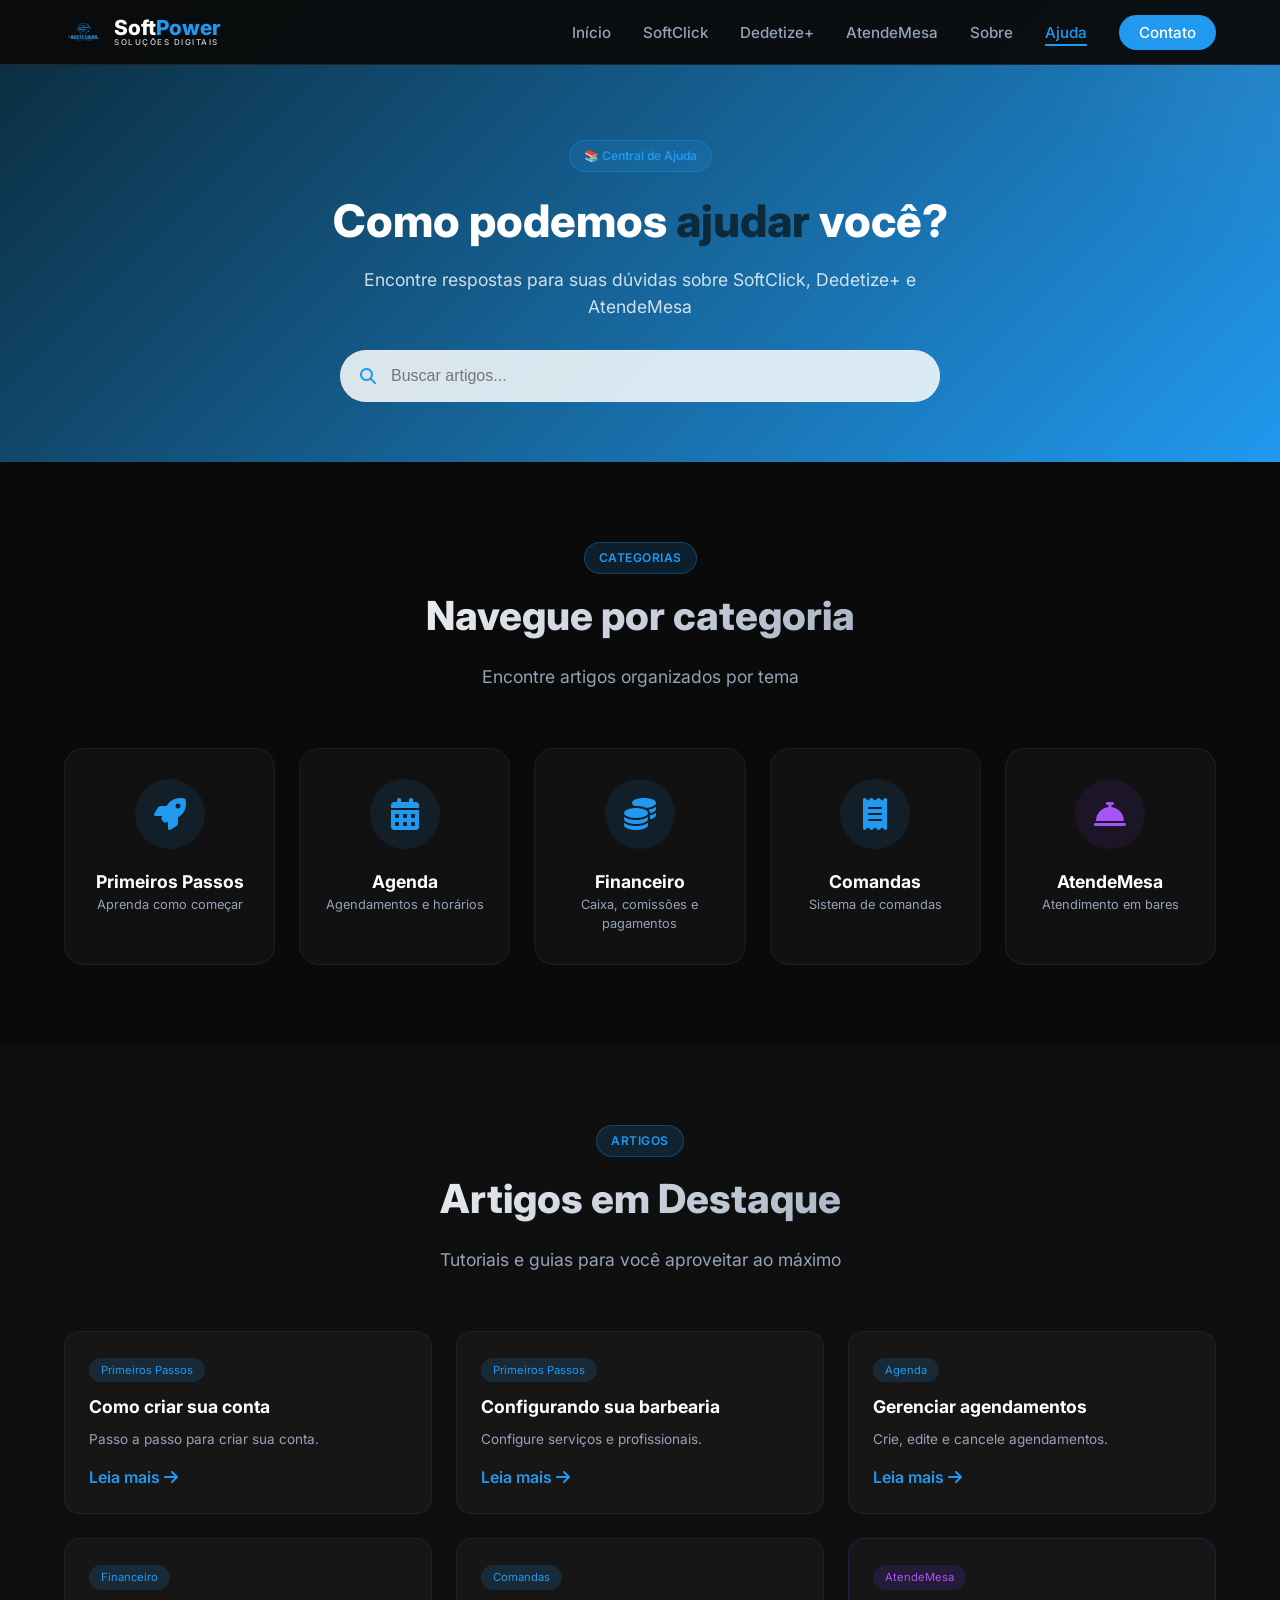
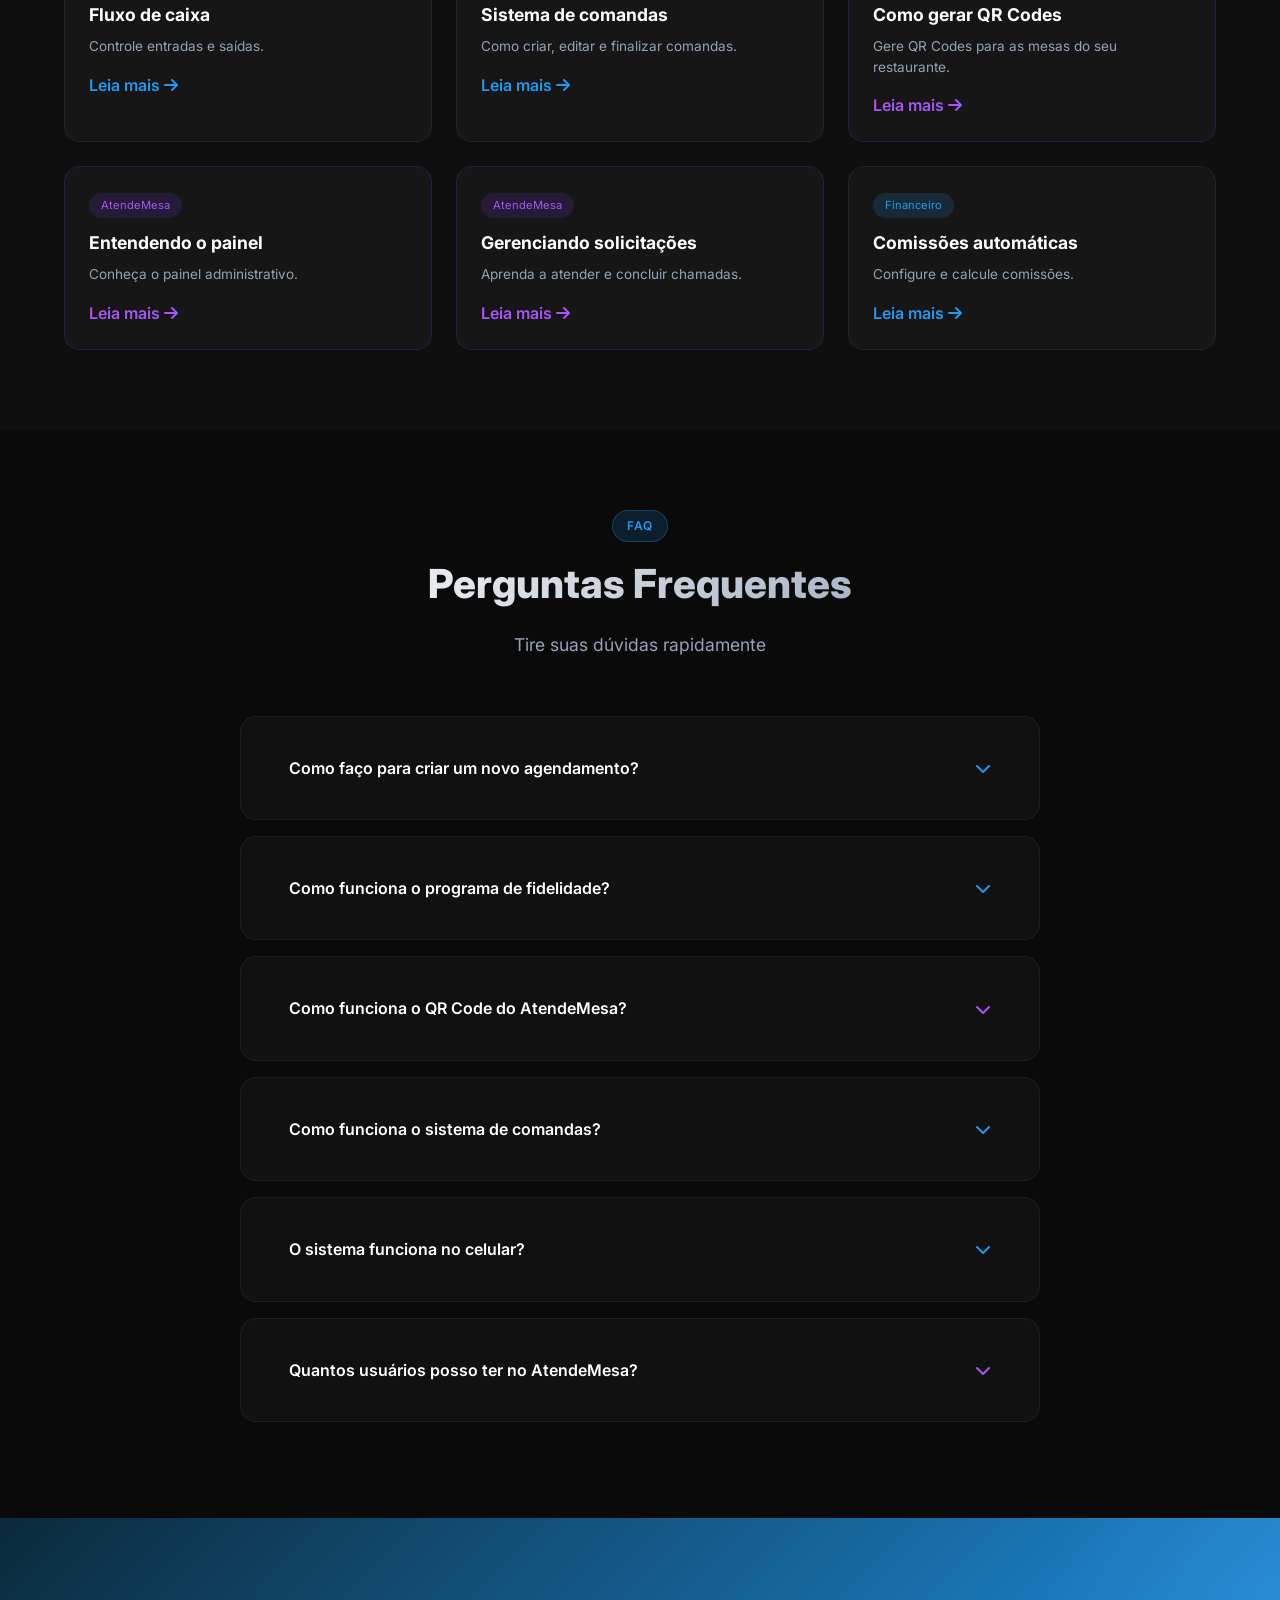
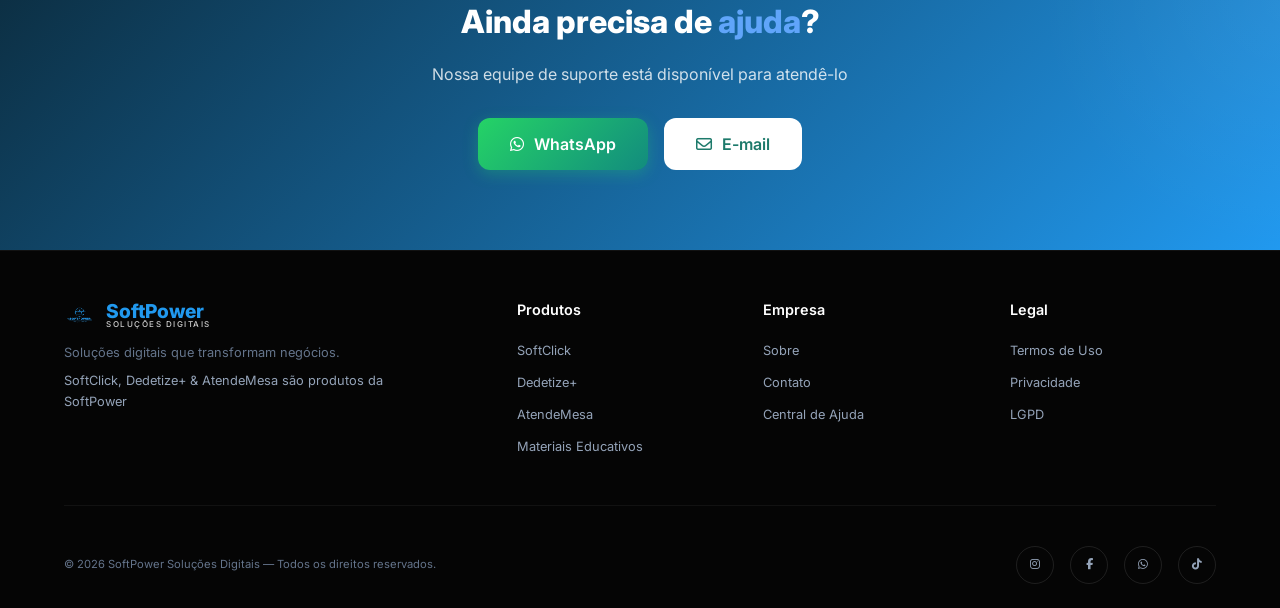
==== commit cd245b0c: "Atualização no site da softpower soluções digitais, inserindo um novo produto para venda no comércio" ====
--- a/ajuda.html
+++ b/ajuda.html
@@ -5,8 +5,8 @@
     <meta charset="UTF-8">
     <meta name="viewport" content="width=device-width, initial-scale=1.0, user-scalable=yes">
     <meta name="description"
-        content="Central de Ajuda SoftPower - Tire suas dúvidas sobre o SoftClick e Dedetize+. Tutoriais, FAQs e suporte.">
-    <meta name="keywords" content="ajuda, suporte, tutoriais, faq, softclick, dedetize, barbearia, sistema, pragas">
+        content="Central de Ajuda SoftPower - Tire suas dúvidas sobre o SoftClick, Dedetize+ e AtendeMesa.">
+    <meta name="keywords" content="ajuda, suporte, tutoriais, faq, softclick, dedetize, atendemesa">
     <meta name="author" content="SoftPower Soluções Digitais">
     <title>Central de Ajuda | SoftPower</title>
 
@@ -19,40 +19,41 @@
 
 <body>
 
-  <!-- ===== HEADER ===== -->
-<header class="header" id="header">
-    <div class="container">
-        <a href="index.html" class="logo">
-            <span class="logo-icon">
-                <img src="asstes/LOGO-SOFT.png" alt="SoftPower Logo" />
-            </span>
-            <div class="logo-text-group">
-                <span class="logo-name">Soft<span>Power</span></span>
-                <span class="logo-subtitle">Soluções Digitais</span>
-            </div>
-        </a>
-
-        <ul class="nav-links" id="navLinks">
-            <li><a href="index.html">Início</a></li>
-            <li><a href="softclick.html">SoftClick</a></li>
-            <li><a href="dedetize.html">Dedetize+</a></li>
-            <li><a href="sobre.html">Sobre</a></li>
-            <li><a href="ajuda.html" class="active">Ajuda</a></li>
-            <li><a href="contato.html" class="nav-cta" style="background: #2199EF;">Contato</a></li>
-        </ul>
-
-        <button class="mobile-toggle" id="mobileToggle" aria-label="Menu">
-            <span></span><span></span><span></span>
-        </button>
-    </div>
-</header>
+    <!-- ===== HEADER ===== -->
+    <header class="header" id="header">
+        <div class="container">
+            <a href="index.html" class="logo">
+                <span class="logo-icon">
+                    <img src="asstes/LOGO-SOFT.png" alt="SoftPower Logo" />
+                </span>
+                <div class="logo-text-group">
+                    <span class="logo-name">Soft<span>Power</span></span>
+                    <span class="logo-subtitle">Soluções Digitais</span>
+                </div>
+            </a>
+
+            <ul class="nav-links" id="navLinks">
+                <li><a href="index.html">Início</a></li>
+                <li><a href="softclick.html">SoftClick</a></li>
+                <li><a href="dedetize.html">Dedetize+</a></li>
+                <li><a href="atendemesa.html">AtendeMesa</a></li>
+                <li><a href="sobre.html">Sobre</a></li>
+                <li><a href="ajuda.html" class="active">Ajuda</a></li>
+                <li><a href="contato.html" class="nav-cta" style="background: #2199EF;">Contato</a></li>
+            </ul>
+
+            <button class="mobile-toggle" id="mobileToggle" aria-label="Menu">
+                <span></span><span></span><span></span>
+            </button>
+        </div>
+    </header>
 
     <!-- ===== HEADER DA AJUDA ===== -->
     <section class="page-hero" style="padding-top: 140px; background: linear-gradient(135deg, #0b2a3b 0%, #2199EF 100%);">
         <div class="container">
             <span class="badge-produto-hero softclick" style="display:inline-block; margin-bottom:16px;">📚 Central de Ajuda</span>
             <h1>Como podemos <span style="color:#0b2a3b;">ajudar</span> você?</h1>
-            <p>Encontre respostas para suas dúvidas e aprenda a usar o SoftClick e Dedetize+ da melhor forma</p>
+            <p>Encontre respostas para suas dúvidas sobre SoftClick, Dedetize+ e AtendeMesa</p>
             <div class="search-box" style="max-width:600px; margin:30px auto 0; position:relative;">
                 <i class="fa-solid fa-search" style="position:absolute; left:20px; top:50%; transform:translateY(-50%); color: #2199EF;"></i>
                 <input type="text" id="searchInput" placeholder="Buscar artigos..."
@@ -70,14 +71,14 @@
                 <p>Encontre artigos organizados por tema</p>
             </div>
 
-            <div class="categorias-grid" style="display:grid; grid-template-columns:repeat(4,1fr); gap:24px; margin-top:20px;">
+            <div class="categorias-grid" style="display:grid; grid-template-columns:repeat(5,1fr); gap:24px; margin-top:20px;">
                 <div class="categoria-card" data-category="primeiros-passos"
                     style="background:rgba(255,255,255,0.03); border:1px solid rgba(255,255,255,0.05); border-radius:20px; padding:30px 20px; text-align:center; cursor:pointer; transition:all 0.3s ease;">
                     <div class="categoria-icon" style="width:70px; height:70px; background:rgba(33,153,239,0.1); border-radius:50%; display:flex; align-items:center; justify-content:center; margin:0 auto 20px; font-size:2rem; color:#2199EF;">
                         <i class="fa-solid fa-rocket"></i>
                     </div>
                     <h3 style="font-size:1.1rem; font-weight:700; color:var(--white);">Primeiros Passos</h3>
-                    <p style="font-size:0.8rem; color:#94a3b8;">Aprenda como começar a usar</p>
+                    <p style="font-size:0.8rem; color:#94a3b8;">Aprenda como começar</p>
                 </div>
 
                 <div class="categoria-card" data-category="agenda"
@@ -86,7 +87,7 @@
                         <i class="fa-solid fa-calendar-days"></i>
                     </div>
                     <h3 style="font-size:1.1rem; font-weight:700; color:var(--white);">Agenda</h3>
-                    <p style="font-size:0.8rem; color:#94a3b8;">Gerencie agendamentos e horários</p>
+                    <p style="font-size:0.8rem; color:#94a3b8;">Agendamentos e horários</p>
                 </div>
 
                 <div class="categoria-card" data-category="financeiro"
@@ -104,7 +105,16 @@
                         <i class="fa-solid fa-receipt"></i>
                     </div>
                     <h3 style="font-size:1.1rem; font-weight:700; color:var(--white);">Comandas</h3>
-                    <p style="font-size:0.8rem; color:#94a3b8;">Sistema de comandas e pré-lançamento</p>
+                    <p style="font-size:0.8rem; color:#94a3b8;">Sistema de comandas</p>
+                </div>
+
+                <div class="categoria-card" data-category="atendemesa"
+                    style="background:rgba(255,255,255,0.03); border:1px solid rgba(255,255,255,0.05); border-radius:20px; padding:30px 20px; text-align:center; cursor:pointer; transition:all 0.3s ease;">
+                    <div class="categoria-icon" style="width:70px; height:70px; background:rgba(124,58,237,0.1); border-radius:50%; display:flex; align-items:center; justify-content:center; margin:0 auto 20px; font-size:2rem; color:#a855f7;">
+                        <i class="fa-solid fa-bell-concierge"></i>
+                    </div>
+                    <h3 style="font-size:1.1rem; font-weight:700; color:var(--white);">AtendeMesa</h3>
+                    <p style="font-size:0.8rem; color:#94a3b8;">Atendimento em bares</p>
                 </div>
             </div>
         </div>
@@ -121,51 +131,75 @@
 
             <div class="artigos-grid" id="artigosGrid" style="display:grid; grid-template-columns:repeat(3,1fr); gap:24px; margin-top:20px;">
                 <div class="artigo-card" data-category="primeiros-passos"
-                    style="background:rgba(255,255,255,0.03); border:1px solid rgba(255,255,255,0.05); border-radius:16px; padding:24px; transition:all 0.3s ease;">
+                    style="background:rgba(255,255,255,0.03); border:1px solid rgba(255,255,255,0.05); border-radius:16px; padding:24px;">
                     <span class="artigo-categoria" style="display:inline-block; padding:4px 12px; background:rgba(33,153,239,0.15); border-radius:20px; font-size:0.7rem; color:#2199EF; margin-bottom:12px;">Primeiros Passos</span>
                     <h3 style="font-size:1.1rem; font-weight:700; color:var(--white); margin-bottom:8px;">Como criar sua conta</h3>
-                    <p style="font-size:0.85rem; color:#94a3b8; margin-bottom:16px;">Passo a passo para criar sua conta e começar a usar o sistema.</p>
-                    <a href="#" class="btn-leia" data-artigo="como-criar-conta" style="color:#2199EF; text-decoration:none; font-weight:600; display:inline-flex; align-items:center; gap:8px; transition:gap 0.3s ease;">Leia mais <i class="fa-solid fa-arrow-right"></i></a>
+                    <p style="font-size:0.85rem; color:#94a3b8; margin-bottom:16px;">Passo a passo para criar sua conta.</p>
+                    <a href="#" class="btn-leia" data-artigo="como-criar-conta" style="color:#2199EF; font-weight:600;">Leia mais <i class="fa-solid fa-arrow-right"></i></a>
                 </div>
 
                 <div class="artigo-card" data-category="primeiros-passos"
-                    style="background:rgba(255,255,255,0.03); border:1px solid rgba(255,255,255,0.05); border-radius:16px; padding:24px; transition:all 0.3s ease;">
+                    style="background:rgba(255,255,255,0.03); border:1px solid rgba(255,255,255,0.05); border-radius:16px; padding:24px;">
                     <span class="artigo-categoria" style="display:inline-block; padding:4px 12px; background:rgba(33,153,239,0.15); border-radius:20px; font-size:0.7rem; color:#2199EF; margin-bottom:12px;">Primeiros Passos</span>
                     <h3 style="font-size:1.1rem; font-weight:700; color:var(--white); margin-bottom:8px;">Configurando sua barbearia</h3>
-                    <p style="font-size:0.85rem; color:#94a3b8; margin-bottom:16px;">Configure serviços, profissionais e horários de funcionamento.</p>
-                    <a href="#" class="btn-leia" data-artigo="configurar-barbearia" style="color:#2199EF; text-decoration:none; font-weight:600; display:inline-flex; align-items:center; gap:8px; transition:gap 0.3s ease;">Leia mais <i class="fa-solid fa-arrow-right"></i></a>
+                    <p style="font-size:0.85rem; color:#94a3b8; margin-bottom:16px;">Configure serviços e profissionais.</p>
+                    <a href="#" class="btn-leia" data-artigo="configurar-barbearia" style="color:#2199EF; font-weight:600;">Leia mais <i class="fa-solid fa-arrow-right"></i></a>
                 </div>
 
                 <div class="artigo-card" data-category="agenda"
-                    style="background:rgba(255,255,255,0.03); border:1px solid rgba(255,255,255,0.05); border-radius:16px; padding:24px; transition:all 0.3s ease;">
+                    style="background:rgba(255,255,255,0.03); border:1px solid rgba(255,255,255,0.05); border-radius:16px; padding:24px;">
                     <span class="artigo-categoria" style="display:inline-block; padding:4px 12px; background:rgba(33,153,239,0.15); border-radius:20px; font-size:0.7rem; color:#2199EF; margin-bottom:12px;">Agenda</span>
                     <h3 style="font-size:1.1rem; font-weight:700; color:var(--white); margin-bottom:8px;">Gerenciar agendamentos</h3>
-                    <p style="font-size:0.85rem; color:#94a3b8; margin-bottom:16px;">Aprenda a criar, editar e cancelar agendamentos.</p>
-                    <a href="#" class="btn-leia" data-artigo="gerenciar-agendamentos" style="color:#2199EF; text-decoration:none; font-weight:600; display:inline-flex; align-items:center; gap:8px; transition:gap 0.3s ease;">Leia mais <i class="fa-solid fa-arrow-right"></i></a>
+                    <p style="font-size:0.85rem; color:#94a3b8; margin-bottom:16px;">Crie, edite e cancele agendamentos.</p>
+                    <a href="#" class="btn-leia" data-artigo="gerenciar-agendamentos" style="color:#2199EF; font-weight:600;">Leia mais <i class="fa-solid fa-arrow-right"></i></a>
                 </div>
 
                 <div class="artigo-card" data-category="financeiro"
-                    style="background:rgba(255,255,255,0.03); border:1px solid rgba(255,255,255,0.05); border-radius:16px; padding:24px; transition:all 0.3s ease;">
+                    style="background:rgba(255,255,255,0.03); border:1px solid rgba(255,255,255,0.05); border-radius:16px; padding:24px;">
                     <span class="artigo-categoria" style="display:inline-block; padding:4px 12px; background:rgba(33,153,239,0.15); border-radius:20px; font-size:0.7rem; color:#2199EF; margin-bottom:12px;">Financeiro</span>
                     <h3 style="font-size:1.1rem; font-weight:700; color:var(--white); margin-bottom:8px;">Fluxo de caixa</h3>
-                    <p style="font-size:0.85rem; color:#94a3b8; margin-bottom:16px;">Controle entradas e saídas, abra e feche o caixa.</p>
-                    <a href="#" class="btn-leia" data-artigo="fluxo-caixa" style="color:#2199EF; text-decoration:none; font-weight:600; display:inline-flex; align-items:center; gap:8px; transition:gap 0.3s ease;">Leia mais <i class="fa-solid fa-arrow-right"></i></a>
+                    <p style="font-size:0.85rem; color:#94a3b8; margin-bottom:16px;">Controle entradas e saídas.</p>
+                    <a href="#" class="btn-leia" data-artigo="fluxo-caixa" style="color:#2199EF; font-weight:600;">Leia mais <i class="fa-solid fa-arrow-right"></i></a>
                 </div>
 
                 <div class="artigo-card" data-category="comandas"
-                    style="background:rgba(255,255,255,0.03); border:1px solid rgba(255,255,255,0.05); border-radius:16px; padding:24px; transition:all 0.3s ease;">
+                    style="background:rgba(255,255,255,0.03); border:1px solid rgba(255,255,255,0.05); border-radius:16px; padding:24px;">
                     <span class="artigo-categoria" style="display:inline-block; padding:4px 12px; background:rgba(33,153,239,0.15); border-radius:20px; font-size:0.7rem; color:#2199EF; margin-bottom:12px;">Comandas</span>
                     <h3 style="font-size:1.1rem; font-weight:700; color:var(--white); margin-bottom:8px;">Sistema de comandas</h3>
                     <p style="font-size:0.85rem; color:#94a3b8; margin-bottom:16px;">Como criar, editar e finalizar comandas.</p>
-                    <a href="#" class="btn-leia" data-artigo="sistema-comandas" style="color:#2199EF; text-decoration:none; font-weight:600; display:inline-flex; align-items:center; gap:8px; transition:gap 0.3s ease;">Leia mais <i class="fa-solid fa-arrow-right"></i></a>
+                    <a href="#" class="btn-leia" data-artigo="sistema-comandas" style="color:#2199EF; font-weight:600;">Leia mais <i class="fa-solid fa-arrow-right"></i></a>
+                </div>
+
+                <div class="artigo-card" data-category="atendemesa"
+                    style="background:rgba(255,255,255,0.03); border:1px solid rgba(124,58,237,0.2); border-radius:16px; padding:24px;">
+                    <span class="artigo-categoria" style="display:inline-block; padding:4px 12px; background:rgba(124,58,237,0.15); border-radius:20px; font-size:0.7rem; color:#a855f7; margin-bottom:12px;">AtendeMesa</span>
+                    <h3 style="font-size:1.1rem; font-weight:700; color:var(--white); margin-bottom:8px;">Como gerar QR Codes</h3>
+                    <p style="font-size:0.85rem; color:#94a3b8; margin-bottom:16px;">Gere QR Codes para as mesas do seu restaurante.</p>
+                    <a href="#" class="btn-leia" data-artigo="atendemesa-qrcode" style="color:#a855f7; font-weight:600;">Leia mais <i class="fa-solid fa-arrow-right"></i></a>
+                </div>
+
+                <div class="artigo-card" data-category="atendemesa"
+                    style="background:rgba(255,255,255,0.03); border:1px solid rgba(124,58,237,0.2); border-radius:16px; padding:24px;">
+                    <span class="artigo-categoria" style="display:inline-block; padding:4px 12px; background:rgba(124,58,237,0.15); border-radius:20px; font-size:0.7rem; color:#a855f7; margin-bottom:12px;">AtendeMesa</span>
+                    <h3 style="font-size:1.1rem; font-weight:700; color:var(--white); margin-bottom:8px;">Entendendo o painel</h3>
+                    <p style="font-size:0.85rem; color:#94a3b8; margin-bottom:16px;">Conheça o painel administrativo.</p>
+                    <a href="#" class="btn-leia" data-artigo="atendemesa-painel" style="color:#a855f7; font-weight:600;">Leia mais <i class="fa-solid fa-arrow-right"></i></a>
+                </div>
+
+                <div class="artigo-card" data-category="atendemesa"
+                    style="background:rgba(255,255,255,0.03); border:1px solid rgba(124,58,237,0.2); border-radius:16px; padding:24px;">
+                    <span class="artigo-categoria" style="display:inline-block; padding:4px 12px; background:rgba(124,58,237,0.15); border-radius:20px; font-size:0.7rem; color:#a855f7; margin-bottom:12px;">AtendeMesa</span>
+                    <h3 style="font-size:1.1rem; font-weight:700; color:var(--white); margin-bottom:8px;">Gerenciando solicitações</h3>
+                    <p style="font-size:0.85rem; color:#94a3b8; margin-bottom:16px;">Aprenda a atender e concluir chamadas.</p>
+                    <a href="#" class="btn-leia" data-artigo="atendemesa-gerenciar" style="color:#a855f7; font-weight:600;">Leia mais <i class="fa-solid fa-arrow-right"></i></a>
                 </div>
 
                 <div class="artigo-card" data-category="financeiro"
-                    style="background:rgba(255,255,255,0.03); border:1px solid rgba(255,255,255,0.05); border-radius:16px; padding:24px; transition:all 0.3s ease;">
+                    style="background:rgba(255,255,255,0.03); border:1px solid rgba(255,255,255,0.05); border-radius:16px; padding:24px;">
                     <span class="artigo-categoria" style="display:inline-block; padding:4px 12px; background:rgba(33,153,239,0.15); border-radius:20px; font-size:0.7rem; color:#2199EF; margin-bottom:12px;">Financeiro</span>
                     <h3 style="font-size:1.1rem; font-weight:700; color:var(--white); margin-bottom:8px;">Comissões automáticas</h3>
-                    <p style="font-size:0.85rem; color:#94a3b8; margin-bottom:16px;">Configure e calcule comissões dos profissionais.</p>
-                    <a href="#" class="btn-leia" data-artigo="comissoes" style="color:#2199EF; text-decoration:none; font-weight:600; display:inline-flex; align-items:center; gap:8px; transition:gap 0.3s ease;">Leia mais <i class="fa-solid fa-arrow-right"></i></a>
+                    <p style="font-size:0.85rem; color:#94a3b8; margin-bottom:16px;">Configure e calcule comissões.</p>
+                    <a href="#" class="btn-leia" data-artigo="comissoes" style="color:#2199EF; font-weight:600;">Leia mais <i class="fa-solid fa-arrow-right"></i></a>
                 </div>
             </div>
         </div>
@@ -182,39 +216,39 @@
 
             <div class="faq-container" style="max-width:800px; margin:0 auto;">
                 <div class="faq-item" style="background:rgba(255,255,255,0.03); border:1px solid rgba(255,255,255,0.05); border-radius:16px; margin-bottom:16px; overflow:hidden;">
-                    <div class="faq-question" style="padding:20px 24px; display:flex; justify-content:space-between; align-items:center; cursor:pointer; font-weight:600; color:var(--white); transition:background 0.3s ease;">
+                    <div class="faq-question" style="padding:20px 24px; display:flex; justify-content:space-between; align-items:center; cursor:pointer; font-weight:600; color:var(--white);">
                         <span>Como faço para criar um novo agendamento?</span>
-                        <i class="fa-solid fa-chevron-down" style="color:#2199EF; transition:transform 0.3s ease;"></i>
-                    </div>
-                    <div class="faq-answer" style="max-height:0; overflow:hidden; transition:max-height 0.3s ease; padding:0 24px; color:#94a3b8; font-size:0.9rem; line-height:1.6;">
-                        Para criar um novo agendamento, acesse o módulo Agenda, clique em "Novo Agendamento", preencha os dados do cliente, serviço, profissional e horário, e clique em "Salvar".
-                    </div>
-                </div>
-
-                <div class="faq-item" style="background:rgba(255,255,255,0.03); border:1px solid rgba(255,255,255,0.05); border-radius:16px; margin-bottom:16px; overflow:hidden;">
-                    <div class="faq-question" style="padding:20px 24px; display:flex; justify-content:space-between; align-items:center; cursor:pointer; font-weight:600; color:var(--white); transition:background 0.3s ease;">
+                        <i class="fa-solid fa-chevron-down" style="color:#2199EF;"></i>
+                    </div>
+                    <div class="faq-answer" style="max-height:0; overflow:hidden; transition:max-height 0.3s ease; padding:0 24px; color:#94a3b8; font-size:0.9rem; line-height:1.6;">
+                        Para criar um novo agendamento, acesse o módulo Agenda, clique em "Novo Agendamento", preencha os dados e clique em "Salvar".
+                    </div>
+                </div>
+
+                <div class="faq-item" style="background:rgba(255,255,255,0.03); border:1px solid rgba(255,255,255,0.05); border-radius:16px; margin-bottom:16px; overflow:hidden;">
+                    <div class="faq-question" style="padding:20px 24px; display:flex; justify-content:space-between; align-items:center; cursor:pointer; font-weight:600; color:var(--white);">
                         <span>Como funciona o programa de fidelidade?</span>
-                        <i class="fa-solid fa-chevron-down" style="color:#2199EF; transition:transform 0.3s ease;"></i>
-                    </div>
-                    <div class="faq-answer" style="max-height:0; overflow:hidden; transition:max-height 0.3s ease; padding:0 24px; color:#94a3b8; font-size:0.9rem; line-height:1.6;">
-                        Os clientes acumulam pontos a cada compra. Os pontos podem ser trocados por brindes, descontos ou serviços gratuitos. Você pode configurar as regras no módulo Fidelidade.
-                    </div>
-                </div>
-
-                <div class="faq-item" style="background:rgba(255,255,255,0.03); border:1px solid rgba(255,255,255,0.05); border-radius:16px; margin-bottom:16px; overflow:hidden;">
-                    <div class="faq-question" style="padding:20px 24px; display:flex; justify-content:space-between; align-items:center; cursor:pointer; font-weight:600; color:var(--white); transition:background 0.3s ease;">
-                        <span>O agendamento funciona 24 horas?</span>
-                        <i class="fa-solid fa-chevron-down" style="color:#2199EF; transition:transform 0.3s ease;"></i>
-                    </div>
-                    <div class="faq-answer" style="max-height:0; overflow:hidden; transition:max-height 0.3s ease; padding:0 24px; color:#94a3b8; font-size:0.9rem; line-height:1.6;">
-                        Sim! Seus clientes podem agendar a qualquer momento, mesmo fora do seu horário de atendimento.
-                    </div>
-                </div>
-
-                <div class="faq-item" style="background:rgba(255,255,255,0.03); border:1px solid rgba(255,255,255,0.05); border-radius:16px; margin-bottom:16px; overflow:hidden;">
-                    <div class="faq-question" style="padding:20px 24px; display:flex; justify-content:space-between; align-items:center; cursor:pointer; font-weight:600; color:var(--white); transition:background 0.3s ease;">
+                        <i class="fa-solid fa-chevron-down" style="color:#2199EF;"></i>
+                    </div>
+                    <div class="faq-answer" style="max-height:0; overflow:hidden; transition:max-height 0.3s ease; padding:0 24px; color:#94a3b8; font-size:0.9rem; line-height:1.6;">
+                        Os clientes acumulam pontos a cada compra. Os pontos podem ser trocados por brindes, descontos ou serviços gratuitos.
+                    </div>
+                </div>
+
+                <div class="faq-item" style="background:rgba(255,255,255,0.03); border:1px solid rgba(255,255,255,0.05); border-radius:16px; margin-bottom:16px; overflow:hidden;">
+                    <div class="faq-question" style="padding:20px 24px; display:flex; justify-content:space-between; align-items:center; cursor:pointer; font-weight:600; color:var(--white);">
+                        <span>Como funciona o QR Code do AtendeMesa?</span>
+                        <i class="fa-solid fa-chevron-down" style="color:#a855f7;"></i>
+                    </div>
+                    <div class="faq-answer" style="max-height:0; overflow:hidden; transition:max-height 0.3s ease; padding:0 24px; color:#94a3b8; font-size:0.9rem; line-height:1.6;">
+                        Você gera um QR Code único para cada mesa no painel administrativo. O cliente escaneia com o celular e escolhe a opção desejada.
+                    </div>
+                </div>
+
+                <div class="faq-item" style="background:rgba(255,255,255,0.03); border:1px solid rgba(255,255,255,0.05); border-radius:16px; margin-bottom:16px; overflow:hidden;">
+                    <div class="faq-question" style="padding:20px 24px; display:flex; justify-content:space-between; align-items:center; cursor:pointer; font-weight:600; color:var(--white);">
                         <span>Como funciona o sistema de comandas?</span>
-                        <i class="fa-solid fa-chevron-down" style="color:#2199EF; transition:transform 0.3s ease;"></i>
+                        <i class="fa-solid fa-chevron-down" style="color:#2199EF;"></i>
                     </div>
                     <div class="faq-answer" style="max-height:0; overflow:hidden; transition:max-height 0.3s ease; padding:0 24px; color:#94a3b8; font-size:0.9rem; line-height:1.6;">
                         As comandas permitem registrar atendimentos em andamento, adicionar serviços, produtos e pacotes, e finalizar com pagamento integrado ao caixa.
@@ -222,22 +256,22 @@
                 </div>
 
                 <div class="faq-item" style="background:rgba(255,255,255,0.03); border:1px solid rgba(255,255,255,0.05); border-radius:16px; margin-bottom:16px; overflow:hidden;">
-                    <div class="faq-question" style="padding:20px 24px; display:flex; justify-content:space-between; align-items:center; cursor:pointer; font-weight:600; color:var(--white); transition:background 0.3s ease;">
-                        <span>Como calcular comissões dos barbeiros?</span>
-                        <i class="fa-solid fa-chevron-down" style="color:#2199EF; transition:transform 0.3s ease;"></i>
-                    </div>
-                    <div class="faq-answer" style="max-height:0; overflow:hidden; transition:max-height 0.3s ease; padding:0 24px; color:#94a3b8; font-size:0.9rem; line-height:1.6;">
-                        Acesse o módulo Comissões, configure a porcentagem por serviço ou profissional, e o sistema calcula automaticamente com base nos atendimentos finalizados.
-                    </div>
-                </div>
-
-                <div class="faq-item" style="background:rgba(255,255,255,0.03); border:1px solid rgba(255,255,255,0.05); border-radius:16px; margin-bottom:16px; overflow:hidden;">
-                    <div class="faq-question" style="padding:20px 24px; display:flex; justify-content:space-between; align-items:center; cursor:pointer; font-weight:600; color:var(--white); transition:background 0.3s ease;">
+                    <div class="faq-question" style="padding:20px 24px; display:flex; justify-content:space-between; align-items:center; cursor:pointer; font-weight:600; color:var(--white);">
                         <span>O sistema funciona no celular?</span>
-                        <i class="fa-solid fa-chevron-down" style="color:#2199EF; transition:transform 0.3s ease;"></i>
-                    </div>
-                    <div class="faq-answer" style="max-height:0; overflow:hidden; transition:max-height 0.3s ease; padding:0 24px; color:#94a3b8; font-size:0.9rem; line-height:1.6;">
-                        Sim! O sistema é 100% responsivo e funciona perfeitamente em smartphones e tablets, tanto Android quanto iOS.
+                        <i class="fa-solid fa-chevron-down" style="color:#2199EF;"></i>
+                    </div>
+                    <div class="faq-answer" style="max-height:0; overflow:hidden; transition:max-height 0.3s ease; padding:0 24px; color:#94a3b8; font-size:0.9rem; line-height:1.6;">
+                        Sim! Todos os sistemas são 100% responsivos e funcionam perfeitamente em smartphones e tablets.
+                    </div>
+                </div>
+
+                <div class="faq-item" style="background:rgba(255,255,255,0.03); border:1px solid rgba(255,255,255,0.05); border-radius:16px; margin-bottom:16px; overflow:hidden;">
+                    <div class="faq-question" style="padding:20px 24px; display:flex; justify-content:space-between; align-items:center; cursor:pointer; font-weight:600; color:var(--white);">
+                        <span>Quantos usuários posso ter no AtendeMesa?</span>
+                        <i class="fa-solid fa-chevron-down" style="color:#a855f7;"></i>
+                    </div>
+                    <div class="faq-answer" style="max-height:0; overflow:hidden; transition:max-height 0.3s ease; padding:0 24px; color:#94a3b8; font-size:0.9rem; line-height:1.6;">
+                        O plano Básico permite 1 usuário, o Profissional 5 usuários e o Premium usuários ilimitados.
                     </div>
                 </div>
             </div>
@@ -261,64 +295,64 @@
     </section>
 
     <!-- ===== FOOTER ===== -->
-<footer class="footer">
-    <div class="container">
-        <div class="footer-grid">
-            <div class="footer-brand">
-                <a href="index.html" class="logo">
-                    <span class="logo-icon" style="width:32px;height:32px;">
-                        <!-- ===== LOGO BRANCA ===== -->
-                        <img src="asstes/LOGO-SOFT.png" alt="SoftPower Logo" />
-                    </span>
-                    <div class="logo-text-group">
-                        <span class="logo-name" style="font-size:1.2rem;">Soft<span>Power</span></span>
-                        <span class="logo-subtitle" style="font-size:0.5rem;">Soluções Digitais</span>
-                    </div>
-                </a>
-                <p>Soluções digitais que transformam negócios.</p>
-                <p style="margin-top: 8px; font-size: 0.8rem; color: var(--gray-400);">
-                    SoftClick &amp; Dedetize+ são produtos da SoftPower
-                </p>
-            </div>
-            <div>
-                <h4>Produtos</h4>
-                <ul>
-                    <li><a href="softclick.html">SoftClick</a></li>
-                    <li><a href="dedetize.html">Dedetize+</a></li>
-                    <li><a href="educacao.html">Materiais Educativos</a></li>
-                </ul>
-            </div>
-            <div>
-                <h4>Empresa</h4>
-                <ul>
-                    <li><a href="sobre.html">Sobre</a></li>
-                    <li><a href="contato.html">Contato</a></li>
-                    <li><a href="ajuda.html">Central de Ajuda</a></li>
-                </ul>
-            </div>
-            <div>
-                <h4>Legal</h4>
-                <ul>
-                    <li><a href="termos.html">Termos de Uso</a></li>
-                    <li><a href="privacidade.htm">Privacidade</a></li>
-                    <li><a href="lgpd.html">LGPD</a></li>
-                </ul>
-            </div>
-        </div>
-         <div class="footer-bottom">
-            <span>&copy; 2026 SoftPower Soluções Digitais — Todos os direitos reservados.</span>
-            <div class="footer-socials">
-                <a href="https://www.instagram.com/softpower.solucoes" aria-label="Instagram"><i class="fab fa-instagram"></i></a>
-                <a href="https://www.facebook.com/profile.php?id=61593099233240&sk=directory_links" aria-label="Facebook"><i class="fab fa-facebook-f"></i></a>
-                <a href="https://wa.me/5583981011900?text=Olá%20SoftPower!%20Gostaria%20de%20mais%20informações%20sobre%20os%20produtos." aria-label="WhatsApp"><i class="fab fa-whatsapp"></i></a>
-                <a href="https://www.tiktok.com/@softpower.digitais" aria-label="TikTok"><i class="fab fa-tiktok"></i></a>
-            </div>
-        </div>
-    </div>
-</footer>
+    <footer class="footer">
+        <div class="container">
+            <div class="footer-grid">
+                <div class="footer-brand">
+                    <a href="index.html" class="logo">
+                        <span class="logo-icon" style="width:32px;height:32px;">
+                            <img src="asstes/LOGO-SOFT.png" alt="SoftPower Logo" />
+                        </span>
+                        <div class="logo-text-group">
+                            <span class="logo-name" style="font-size:1.2rem;">Soft<span>Power</span></span>
+                            <span class="logo-subtitle" style="font-size:0.5rem;">Soluções Digitais</span>
+                        </div>
+                    </a>
+                    <p>Soluções digitais que transformam negócios.</p>
+                    <p style="margin-top: 8px; font-size: 0.8rem; color: var(--gray-400);">
+                        SoftClick, Dedetize+ &amp; AtendeMesa são produtos da SoftPower
+                    </p>
+                </div>
+                <div>
+                    <h4>Produtos</h4>
+                    <ul>
+                        <li><a href="softclick.html">SoftClick</a></li>
+                        <li><a href="dedetize.html">Dedetize+</a></li>
+                        <li><a href="atendemesa.html">AtendeMesa</a></li>
+                        <li><a href="educacao.html">Materiais Educativos</a></li>
+                    </ul>
+                </div>
+                <div>
+                    <h4>Empresa</h4>
+                    <ul>
+                        <li><a href="sobre.html">Sobre</a></li>
+                        <li><a href="contato.html">Contato</a></li>
+                        <li><a href="ajuda.html">Central de Ajuda</a></li>
+                    </ul>
+                </div>
+                <div>
+                    <h4>Legal</h4>
+                    <ul>
+                        <li><a href="termos.html">Termos de Uso</a></li>
+                        <li><a href="privacidade.htm">Privacidade</a></li>
+                        <li><a href="lgpd.html">LGPD</a></li>
+                    </ul>
+                </div>
+            </div>
+            <div class="footer-bottom">
+                <span>&copy; 2026 SoftPower Soluções Digitais — Todos os direitos reservados.</span>
+                <div class="footer-socials">
+                    <a href="https://www.instagram.com/softpower.solucoes" aria-label="Instagram"><i class="fab fa-instagram"></i></a>
+                    <a href="https://www.facebook.com/profile.php?id=61593099233240&sk=directory_links" aria-label="Facebook"><i class="fab fa-facebook-f"></i></a>
+                    <a href="https://wa.me/5583981011900?text=Olá%20SoftPower!%20Gostaria%20de%20mais%20informações%20sobre%20os%20produtos." aria-label="WhatsApp"><i class="fab fa-whatsapp"></i></a>
+                    <a href="https://www.tiktok.com/@softpower.digitais" aria-label="TikTok"><i class="fab fa-tiktok"></i></a>
+                </div>
+            </div>
+        </div>
+    </footer>
 
     <script src="script.js"></script>
-    
+
 </body>
 
 </html>
--- a/style.css
+++ b/style.css
@@ -1966,4 +1966,149 @@
         font-size: 0.9rem;
         padding: 12px;
     }
+}
+
+/* ============================================
+   ATENDEMESA — CORES COMPLEMENTARES
+   (Adição mínima para a landing page)
+   ============================================ */
+
+:root {
+    --atendemesa-primary: #7c3aed;
+    --atendemesa-primary-dark: #6d28d9;
+    --atendemesa-primary-light: #a855f7;
+}
+
+/* Botões AtendeMesa */
+.btn-atendemesa {
+    background: linear-gradient(135deg, #7c3aed, #6d28d9);
+    color: white;
+    box-shadow: 0 4px 15px rgba(124, 58, 237, 0.3);
+}
+.btn-atendemesa:hover {
+    transform: translateY(-2px);
+    box-shadow: 0 8px 25px rgba(124, 58, 237, 0.4);
+}
+
+/* Nav CTA AtendeMesa */
+.nav-cta.atendemesa {
+    background: #7c3aed;
+}
+.nav-cta.atendemesa:hover {
+    background: #a855f7;
+    transform: translateY(-2px);
+}
+
+/* Badges AtendeMesa */
+.badge-produto-hero.atendemesa {
+    background: rgba(124, 58, 237, 0.15);
+    color: #a855f7;
+    border: 1px solid rgba(124, 58, 237, 0.3);
+}
+
+.badge-produto.atendemesa {
+    background: rgba(124, 58, 237, 0.15);
+    color: #a855f7;
+}
+
+/* Icon wrapper AtendeMesa */
+.produto-card .card-header .icon-wrapper.atendemesa {
+    background: rgba(124, 58, 237, 0.1);
+    color: #7c3aed;
+}
+
+/* Card AtendeMesa */
+.atendemesa-card:hover {
+    border-color: rgba(124, 58, 237, 0.3);
+}
+
+/* Features AtendeMesa */
+.atendemesa-features .feature-card .icon {
+    background: rgba(124, 58, 237, 0.1);
+    color: #7c3aed;
+}
+.atendemesa-features .feature-card::before {
+    background: linear-gradient(90deg, #7c3aed, #a855f7);
+}
+
+/* Módulos AtendeMesa */
+.atendemesa-modulos .modulo-card i {
+    color: #7c3aed;
+}
+.atendemesa-modulos .modulo-card:hover {
+    border-color: rgba(124, 58, 237, 0.3);
+}
+
+/* Benefícios AtendeMesa */
+.atendemesa-beneficios .beneficio-card:hover {
+    border-color: rgba(124, 58, 237, 0.3);
+}
+.atendemesa-beneficios .beneficio-card .icon {
+    color: #7c3aed;
+}
+
+/* Avatar AtendeMesa */
+.depoimento-card .author .avatar.atendemesa-avatar {
+    background: linear-gradient(135deg, #7c3aed, #6d28d9);
+}
+
+/* FAQ AtendeMesa */
+.atendemesa-faq .faq-item .faq-question i {
+    color: #7c3aed;
+}
+
+/* CTA AtendeMesa */
+.cta-atendemesa {
+    background: linear-gradient(135deg, #7c3aed, #6d28d9);
+}
+.cta-atendemesa .btn-white {
+    color: #7c3aed;
+}
+
+/* Hero AtendeMesa */
+.hero-atendemesa {
+    background: linear-gradient(135deg, #0a0a0a 0%, #0f0f1a 100%);
+}
+.hero-atendemesa::before {
+    content: '';
+    position: absolute;
+    top: -50%;
+    right: -20%;
+    width: 600px;
+    height: 600px;
+    background: radial-gradient(circle, rgba(124, 58, 237, 0.1) 0%, transparent 70%);
+    border-radius: 50%;
+    pointer-events: none;
+}
+.hero-atendemesa .hero-content h1 .highlight {
+    background: linear-gradient(135deg, #a855f7, #7c3aed);
+    -webkit-background-clip: text;
+    -webkit-text-fill-color: transparent;
+    background-clip: text;
+}
+.hero-atendemesa .image-stack .badge-top {
+    background: linear-gradient(135deg, #a855f7, #7c3aed);
+}
+.hero-atendemesa .image-stack .badge-bottom i {
+    color: #7c3aed;
+}
+.hero-atendemesa .hero-stats .stat-number {
+    color: #a855f7;
+}
+
+/* Ajuste do grid para 3 produtos */
+.produtos-grid {
+    grid-template-columns: repeat(3, 1fr);
+}
+@media (max-width: 1024px) {
+    .produtos-grid {
+        grid-template-columns: repeat(2, 1fr);
+    }
+}
+@media (max-width: 820px) {
+    .produtos-grid {
+        grid-template-columns: 1fr;
+        max-width: 500px;
+        margin: 0 auto;
+    }
 }
